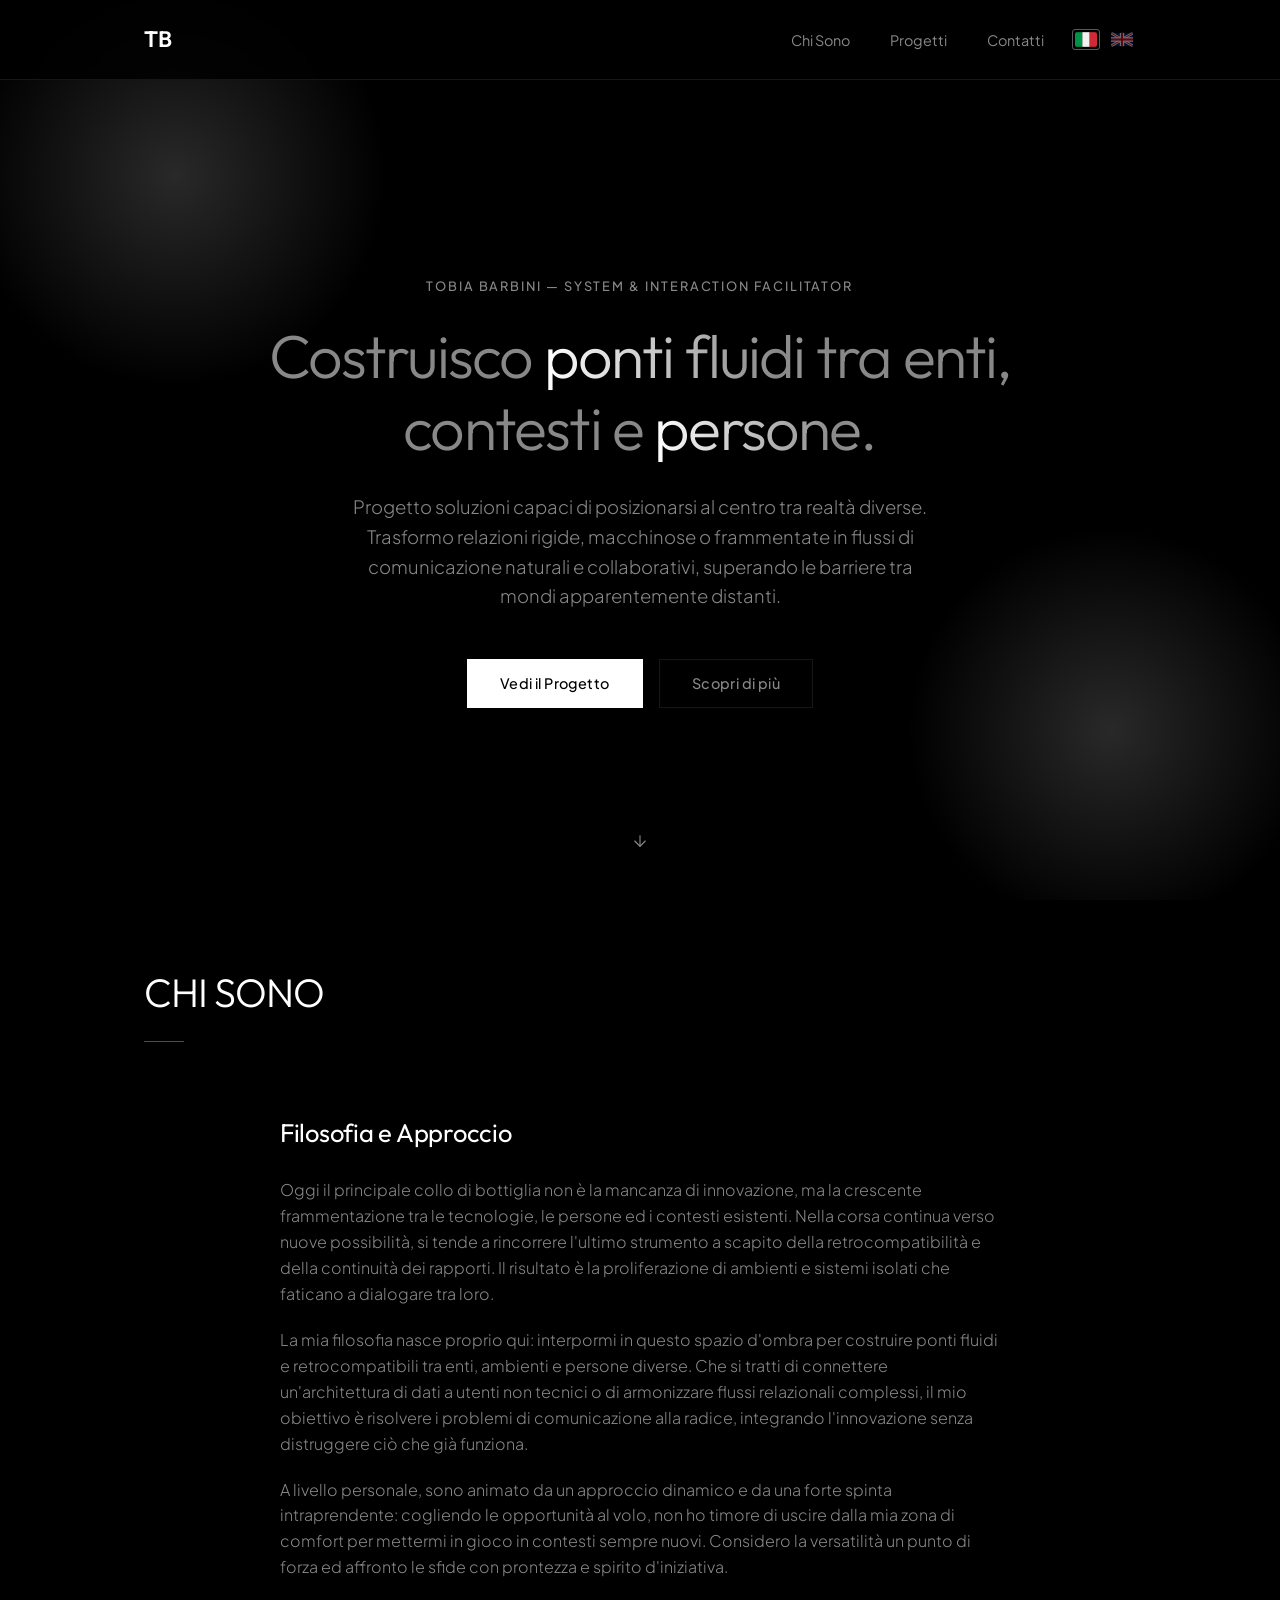
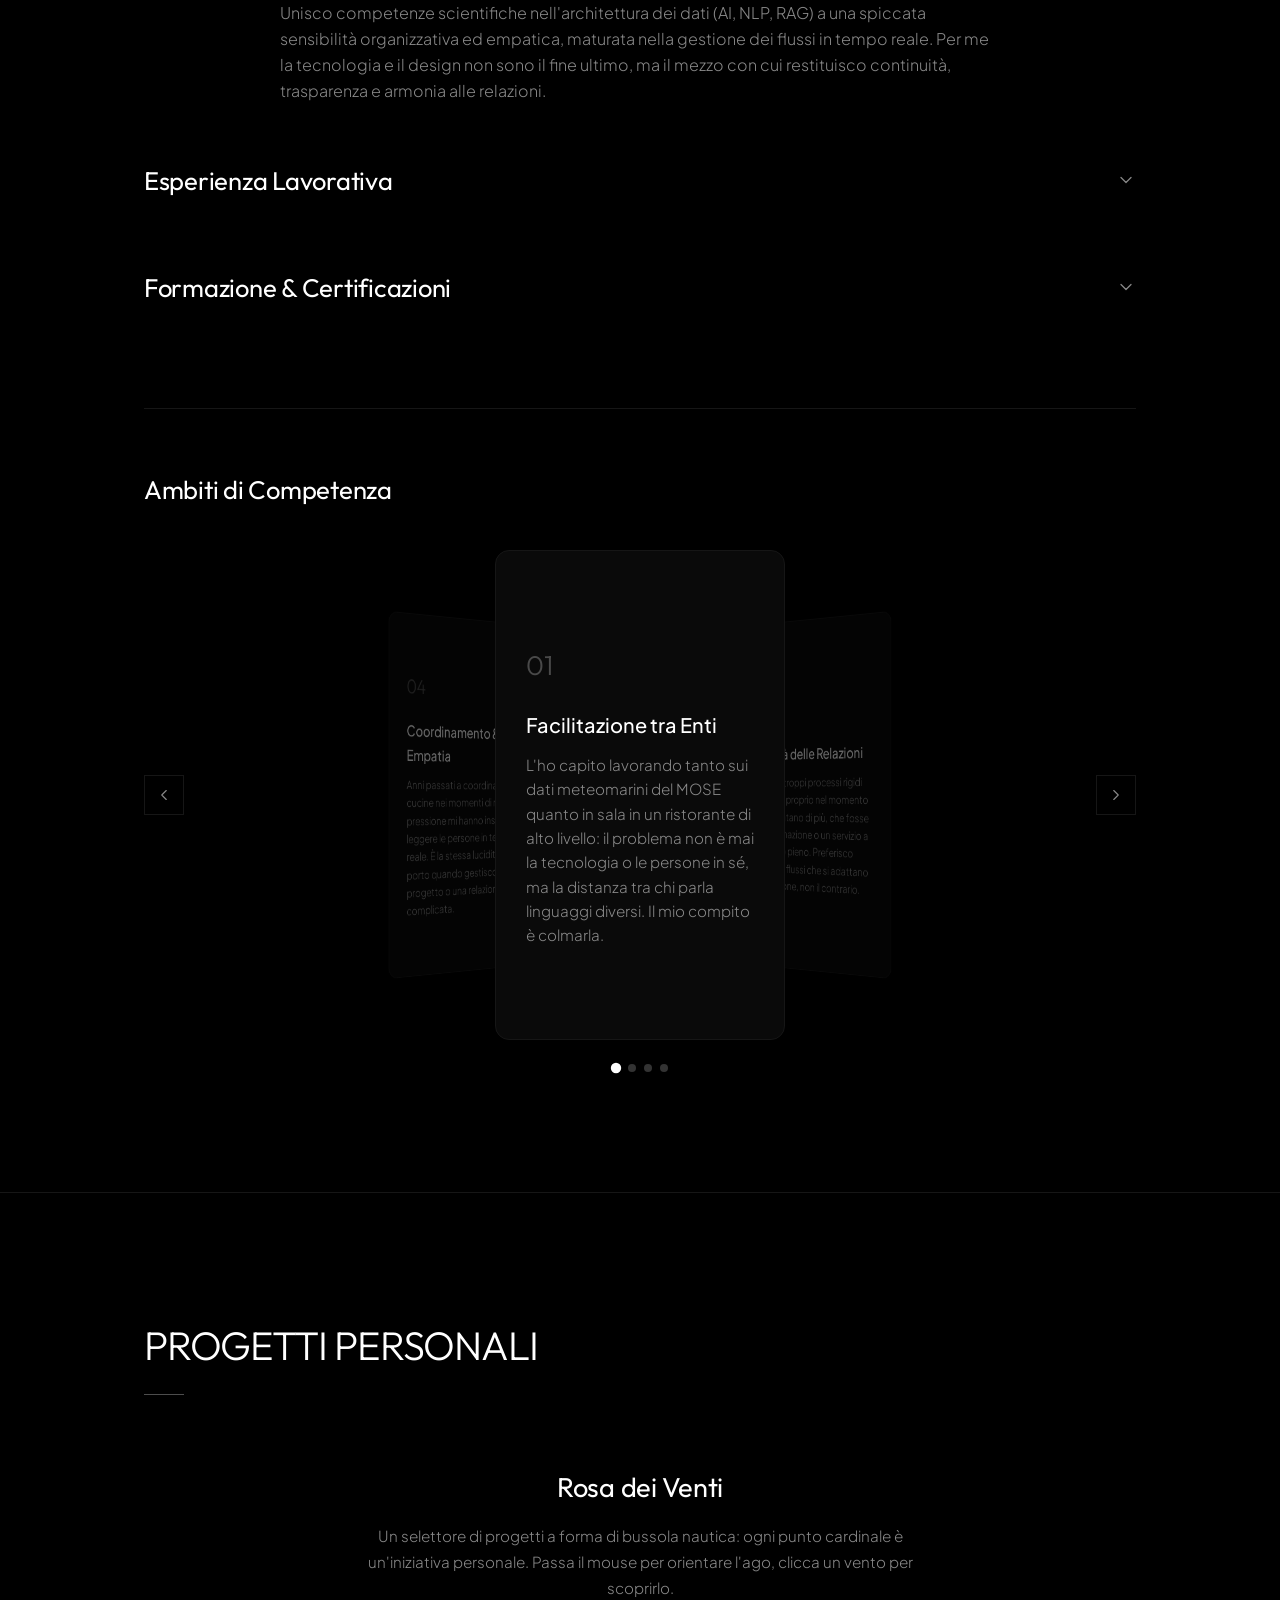
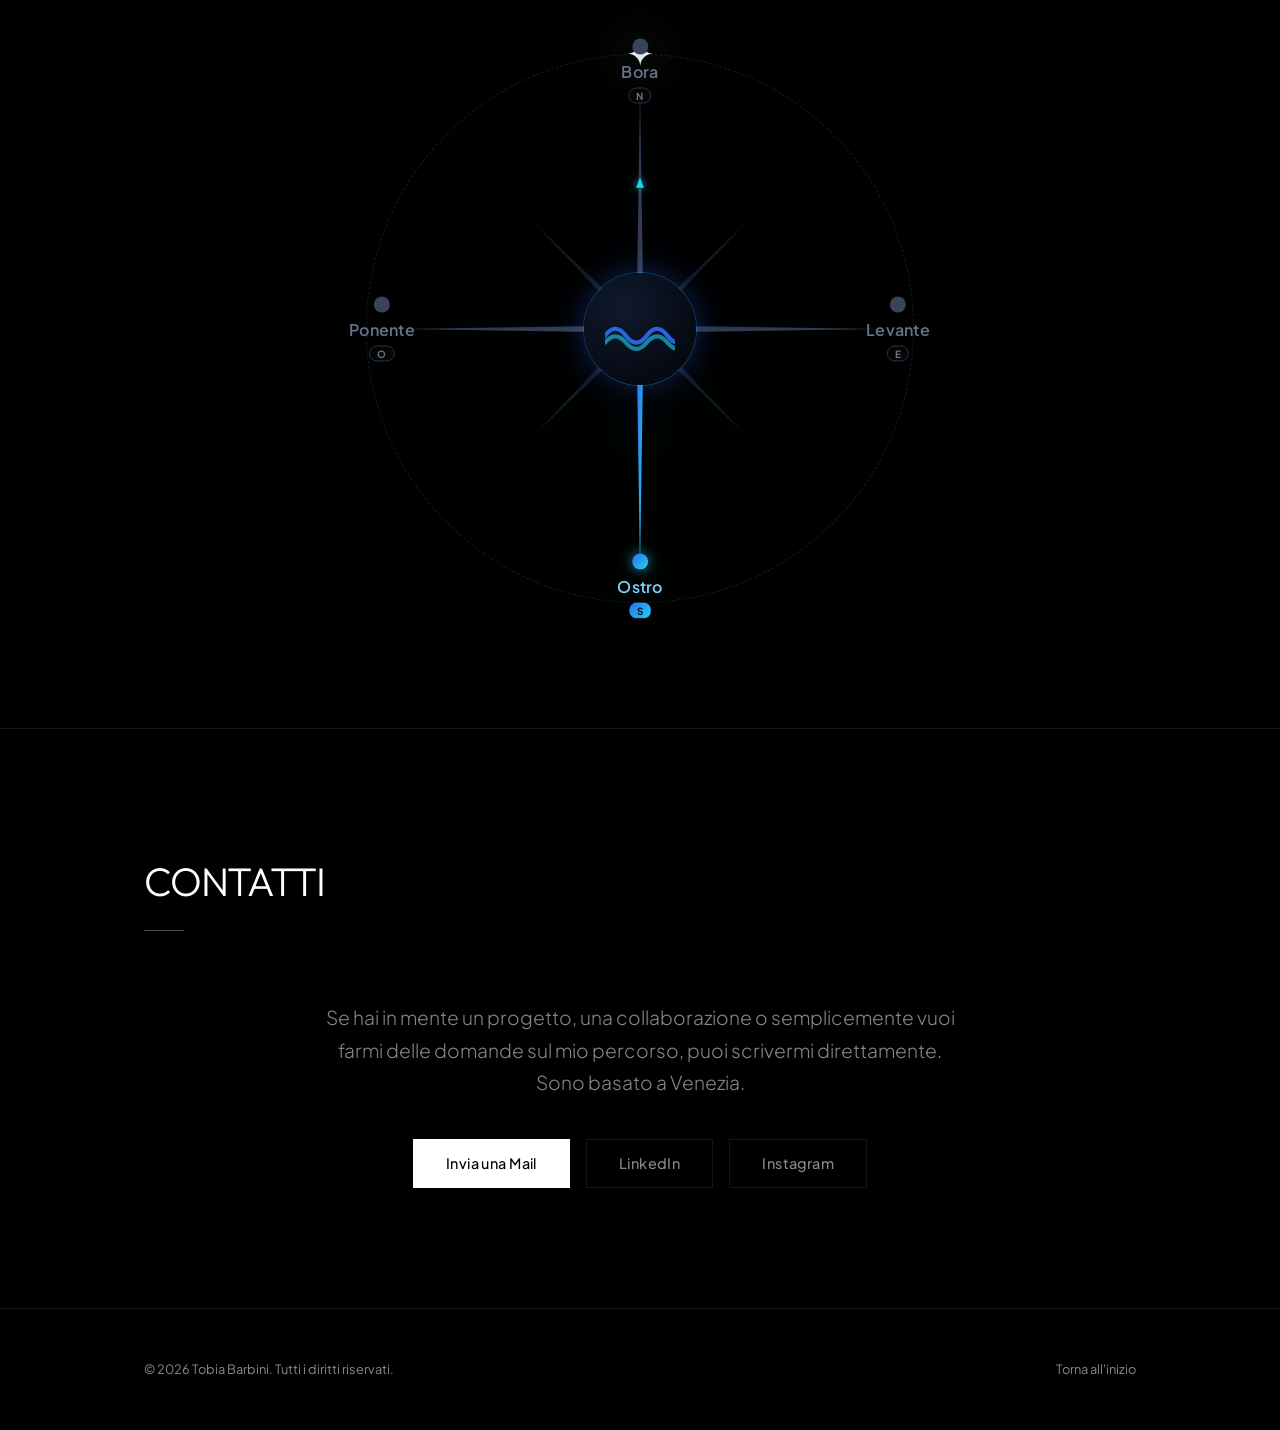
==== index.html @ 804dace0 "primo commit" ====
<!DOCTYPE html>
<html lang="it">
<head>
    <meta charset="UTF-8">
    <meta name="viewport" content="width=device-width, initial-scale=1.0">
    <title>Tobia Barbini | Facilitatore di Processi & Interazione</title>
    <meta name="description" content="Portfolio di Tobia Barbini. Creo soluzioni e mi inserisco tra enti, ambienti e persone diverse per risolvere problemi di relazione, rendendo la comunicazione fluida, naturale ed efficace.">
    <meta name="author" content="Tobia Barbini">
    
    <!-- Google Fonts: Outfit (Display) & Plus Jakarta Sans (Body) -->
    <link rel="preconnect" href="https://fonts.googleapis.com">
    <link rel="preconnect" href="https://fonts.gstatic.com" crossorigin>
    <link href="https://fonts.googleapis.com/css2?family=Outfit:wght@300;400;500;600;700&family=Plus+Jakarta+Sans:wght@300;400;500;600;700&display=swap" rel="stylesheet">
    
    <!-- Stylesheet -->
    <link rel="stylesheet" href="style.css">
</head>
<body>

    <!-- Scroll Progress Indicator -->
    <div class="scroll-progress" id="scroll-progress"></div>

    <!-- Preloader -->
    <div id="preloader" class="preloader">
        <div class="loader-content">
            <div class="loader-name">Tobia Barbini</div>
            <div class="loader-subtitle" data-i18n="loader.subtitle">Ricerca & Design</div>
            <div class="loader-bar-container">
                <div class="loader-bar"></div>
            </div>
        </div>
    </div>

    <!-- Header / Navigation -->
    <header class="header">
        <div class="container header-container">
            <a href="#" class="logo" id="nav-logo">
                TB
            </a>

            <div class="header-actions">
                <nav class="nav" id="nav-menu">
                    <ul class="nav-list">
                        <li><a href="#about" class="nav-link" data-i18n="nav.about">Chi Sono</a></li>
                        <li><a href="#projects" class="nav-link" data-i18n="nav.projects">Progetti</a></li>
                        <li><a href="#contact" class="nav-link" data-i18n="nav.contact">Contatti</a></li>
                    </ul>
                </nav>

                <div class="lang-switch" id="lang-switch">
                    <button class="lang-btn" data-lang="it" aria-label="Italiano" title="Italiano">
                        <svg viewBox="0 0 3 2" width="22" height="15" aria-hidden="true">
                            <rect width="1" height="2" x="0" fill="#009246"></rect>
                            <rect width="1" height="2" x="1" fill="#F1F2F1"></rect>
                            <rect width="1" height="2" x="2" fill="#CE2B37"></rect>
                        </svg>
                    </button>
                    <button class="lang-btn" data-lang="en" aria-label="English" title="English">
                        <svg viewBox="0 0 60 36" width="22" height="15" aria-hidden="true">
                            <rect width="60" height="36" fill="#012169"></rect>
                            <line x1="0" y1="0" x2="60" y2="36" stroke="#FFFFFF" stroke-width="7"></line>
                            <line x1="60" y1="0" x2="0" y2="36" stroke="#FFFFFF" stroke-width="7"></line>
                            <line x1="0" y1="0" x2="60" y2="36" stroke="#C8102E" stroke-width="3"></line>
                            <line x1="60" y1="0" x2="0" y2="36" stroke="#C8102E" stroke-width="3"></line>
                            <rect x="24" width="12" height="36" fill="#FFFFFF"></rect>
                            <rect y="12" width="60" height="12" fill="#FFFFFF"></rect>
                            <rect x="27" width="6" height="36" fill="#C8102E"></rect>
                            <rect y="15" width="60" height="6" fill="#C8102E"></rect>
                        </svg>
                    </button>
                </div>

                <button class="nav-toggle" aria-label="Apri menu" id="nav-toggle" data-i18n-aria="nav.openMenu">
                    <span class="hamburger"></span>
                </button>
            </div>
        </div>
    </header>

    <!-- Main Content -->
    <main>
        
        <!-- Hero Section -->
        <section class="hero-section" id="hero">
            <div class="hero-glow" id="hero-glow" aria-hidden="true"></div>
            <div class="hero-blob hero-blob-1" aria-hidden="true"></div>
            <div class="hero-blob hero-blob-2" aria-hidden="true"></div>
            <div class="container hero-container">
                <div class="hero-content">
                    <span class="hero-tagline reveal-item">Tobia Barbini &mdash; System & Interaction Facilitator</span>
                    <h1 class="hero-title reveal-item" data-i18n="hero.title">
                        Costruisco <span class="text-light">ponti fluidi</span> tra enti, contesti e <span class="text-light">persone</span>.
                    </h1>
                    <p class="hero-description reveal-item" data-i18n="hero.description">
                        Progetto soluzioni capaci di posizionarsi al centro tra realtà diverse. Trasformo relazioni rigide, macchinose o frammentate in flussi di comunicazione naturali e collaborativi, superando le barriere tra mondi apparentemente distanti.
                    </p>
                    <div class="hero-cta reveal-item">
                        <a href="#projects" class="btn btn-primary" data-i18n="hero.ctaPrimary">Vedi il Progetto</a>
                        <a href="#about" class="btn btn-secondary" data-i18n="hero.ctaSecondary">Scopri di più</a>
                    </div>
                </div>
            </div>

            <a href="#about" class="scroll-down-btn" aria-label="Scorri giù" data-i18n-aria="hero.scrollDown">
                <svg viewBox="0 0 24 24" fill="none" stroke="currentColor" stroke-width="1.5" stroke-linecap="round" stroke-linejoin="round">
                    <line x1="12" y1="5" x2="12" y2="19"></line>
                    <polyline points="19 12 12 19 5 12"></polyline>
                </svg>
            </a>
        </section>

        <!-- About Section -->
        <section class="about-section section" id="about">
            <div class="container">
                <div class="section-header">
                    <h2 class="section-title" data-i18n="about.sectionTitle">Chi Sono</h2>
                    <div class="section-divider"></div>
                </div>

                <div class="about-text reveal-item">
                    <h3 data-i18n="about.philosophyTitle">Filosofia e Approccio</h3>
                    <p data-i18n="about.p1">
                        Oggi il principale collo di bottiglia non è la mancanza di innovazione, ma la crescente frammentazione tra le tecnologie, le persone ed i contesti esistenti. Nella corsa continua verso nuove possibilità, si tende a rincorrere l'ultimo strumento a scapito della retrocompatibilità e della continuità dei rapporti. Il risultato è la proliferazione di ambienti e sistemi isolati che faticano a dialogare tra loro.
                    </p>
                    <p data-i18n="about.p2">
                        La mia filosofia nasce proprio qui: interpormi in questo spazio d'ombra per costruire ponti fluidi e retrocompatibili tra enti, ambienti e persone diverse. Che si tratti di connettere un'architettura di dati a utenti non tecnici o di armonizzare flussi relazionali complessi, il mio obiettivo è risolvere i problemi di comunicazione alla radice, integrando l'innovazione senza distruggere ciò che già funziona.
                    </p>
                    <p data-i18n="about.p3">
                        A livello personale, sono animato da un approccio dinamico e da una forte spinta intraprendente: cogliendo le opportunità al volo, non ho timore di uscire dalla mia zona di comfort per mettermi in gioco in contesti sempre nuovi. Considero la versatilità un punto di forza ed affronto le sfide con prontezza e spirito d'iniziativa.
                    </p>
                    <p data-i18n="about.p4">
                        Unisco competenze scientifiche nell'architettura dei dati (AI, NLP, RAG) a una spiccata sensibilità organizzativa ed empatica, maturata nella gestione dei flussi in tempo reale. Per me la tecnologia e il design non sono il fine ultimo, ma il mezzo con cui restituisco continuità, trasparenza e armonia alle relazioni.
                    </p>
                </div>

                <!-- Esperienza, Formazione (con Lingue Parlate annidate) -->
                <div class="experience-panel">

                        <!-- Esperienza Sezione -->
                        <div class="journey-section">
                            <h3>
                                <button class="journey-toggle" type="button" aria-expanded="false">
                                    <span data-i18n="journey.experienceTitle">Esperienza Lavorativa</span>
                                    <svg class="journey-toggle-icon" viewBox="0 0 24 24" fill="none" stroke="currentColor" stroke-width="1.5" stroke-linecap="round" stroke-linejoin="round" aria-hidden="true">
                                        <polyline points="6 9 12 15 18 9"></polyline>
                                    </svg>
                                </button>
                            </h3>
                            <div class="journey-collapse">
                            <div class="journey-collapse-inner">
                            <div class="journey-list">
                                <!-- Journey Item 1 -->
                                <div class="journey-item reveal-item">
                                    <div class="journey-year">2026</div>
                                    <div class="journey-details">
                                        <h4 data-i18n="journey.item1.title">Sviluppatore Python</h4>
                                        <p class="journey-org">Comune di Venezia - Centro Previsioni Maree</p>
                                        <p class="journey-desc" data-i18n="journey.item1.desc">Estrazione in tempo reale di dati meteomarini acquisiti da stazioni lagunari per modelli di previsione statistici della marea, considerando le interferenze del sistema MOSE. Gestione e segnalazione allerte meteo lungo la costa regionale.</p>
                                    </div>
                                </div>

                                <!-- Journey Item 2 -->
                                <div class="journey-item reveal-item">
                                    <div class="journey-year">2024 - 2025</div>
                                    <div class="journey-details">
                                        <h4>Chef de Rang / Commis de Rang</h4>
                                        <p class="journey-org">Strazzaria (Venezia) & Paradiso / Badrutt's Palace (St. Moritz, CH)</p>
                                        <p class="journey-desc" data-i18n="journey.item2.desc">Gestione della sala, coordinamento dei runner e del flusso piatti dalla cucina (gestione del pass) in contesti ad alto profilo. Formazione del personale e cura dettagliata del servizio clienti.</p>
                                    </div>
                                </div>

                                <!-- Journey Item 3 -->
                                <div class="journey-item reveal-item">
                                    <div class="journey-year">2024</div>
                                    <div class="journey-details">
                                        <h4>IT Internship (AI & NLP)</h4>
                                        <p class="journey-org">Zucchetti S.p.A. - Padova</p>
                                        <p class="journey-desc" data-i18n="journey.item3.desc">Ricerca e sperimentazione su modelli di embedding per la ricerca semantica, analisi comparativa di modelli e studio di tecniche avanzate di Natural Language Processing (NLP).</p>
                                    </div>
                                </div>

                                <!-- Journey Item 4 -->
                                <div class="journey-item reveal-item">
                                    <div class="journey-year">2022</div>
                                    <div class="journey-details">
                                        <h4>Frontend Developer</h4>
                                        <p class="journey-org">Cocai Express - Venezia</p>
                                        <p class="journey-desc" data-i18n="journey.item4.desc">Sviluppo in React Native per l'applicazione mobile di delivery (gestione flussi clienti e corrieri), curando la manutenzione del codice e l'ottimizzazione dell'esperienza utente.</p>
                                    </div>
                                </div>

                                <!-- Journey Item 5 -->
                                <div class="journey-item reveal-item">
                                    <div class="journey-year">2021 - 2024</div>
                                    <div class="journey-details">
                                        <h4 data-i18n="journey.item5.title">Cameriere / Barista</h4>
                                        <p class="journey-org">Rosa Salva, Enoteca al Volto, Osteria Marcianino - Venezia</p>
                                        <p class="journey-desc" data-i18n="journey.item5.desc">Servizio autonomo e gestione di eventi formali e di alto profilo nel centro storico di Venezia. Collaborazione alla logistica e gestione delle materie prime.</p>
                                    </div>
                                </div>
                            </div>
                            </div>
                            </div>
                        </div>

                        <!-- Formazione Sezione -->
                        <div class="journey-section">
                            <h3>
                                <button class="journey-toggle" type="button" aria-expanded="false">
                                    <span data-i18n="journey.educationTitle">Formazione & Certificazioni</span>
                                    <svg class="journey-toggle-icon" viewBox="0 0 24 24" fill="none" stroke="currentColor" stroke-width="1.5" stroke-linecap="round" stroke-linejoin="round" aria-hidden="true">
                                        <polyline points="6 9 12 15 18 9"></polyline>
                                    </svg>
                                </button>
                            </h3>
                            <div class="journey-collapse">
                            <div class="journey-collapse-inner">
                            <div class="journey-list">
                                <!-- Journey Item 6 -->
                                <div class="journey-item reveal-item">
                                    <div class="journey-year">2025</div>
                                    <div class="journey-details">
                                        <h4 data-i18n="journey.item6.title">Laurea Triennale in Informatica</h4>
                                        <p class="journey-org">Università Ca' Foscari di Venezia</p>
                                        <p class="journey-desc" data-i18n="journey.item6.desc">Percorso focalizzato su intelligenza artificiale, architettura dei dati ed interazione. Tesi di laurea sperimentale sulla comparazione e analisi di diversi modelli di embedding in un contesto di similarità semantica.</p>
                                    </div>
                                </div>

                                <!-- Journey Item 7 -->
                                <div class="journey-item reveal-item">
                                    <div class="journey-year">2020</div>
                                    <div class="journey-details">
                                        <h4 data-i18n="journey.item7.title">Diploma ESABAC Italo-Francese</h4>
                                        <p class="journey-org">Liceo Linguistico N. Tommaseo - Venezia</p>
                                        <p class="journey-desc" data-i18n="journey.item7.desc">Diploma binazionale che certifica una formazione linguistica e letteraria approfondita in italiano e francese.</p>
                                    </div>
                                </div>

                                <!-- Journey Item 8 (Certifications) -->
                                <div class="journey-item reveal-item">
                                    <div class="journey-year" data-i18n="journey.item8.year">Certificazioni</div>
                                    <div class="journey-details">
                                        <h4 data-i18n="journey.item8.title">Certificazioni di Competenze</h4>
                                        <p class="journey-org">Inglese B2 / ECDL</p>
                                        <p class="journey-desc" data-i18n="journey.item8.desc">Certificazione della competenza linguistica in lingua inglese e Patente Europea del Computer (European Computer Driving Licence).</p>
                                    </div>
                                </div>
                            </div>

                            <!-- Lingue Parlate: nested inside Formazione & Certificazioni -->
                            <div class="journey-languages">
                                <h4 data-i18n="journey.languagesTitle">Lingue Parlate</h4>
                                <div class="languages-list">
                                    <span class="lang-tag reveal-item" data-i18n="journey.langIt">Italiano (Madrelingua)</span>
                                    <span class="lang-tag reveal-item" data-i18n="journey.langEn">Inglese (C1)</span>
                                    <span class="lang-tag reveal-item" data-i18n="journey.langFr">Francese (B1)</span>
                                    <span class="lang-tag reveal-item" data-i18n="journey.langEs">Spagnolo (A2)</span>
                                    <span class="lang-tag reveal-item" data-i18n="journey.langDe">Tedesco (A2)</span>
                                </div>
                            </div>
                            </div>
                            </div>
                        </div>

                </div>

                <!-- Focus Areas: one card visible at a time, swapped via a sliding
                     transition instead of a static grid. -->
                <div class="focus-section">
                    <h3 class="focus-title reveal-item" data-i18n="focus.sectionTitle">Ambiti di Competenza</h3>
                    <div class="focus-carousel reveal-item">
                        <button class="focus-nav focus-nav-prev" type="button" id="focus-prev" aria-label="Precedente" data-i18n-aria="focus.prev">
                            <svg viewBox="0 0 24 24" fill="none" stroke="currentColor" stroke-width="1.5" stroke-linecap="round" stroke-linejoin="round" aria-hidden="true">
                                <polyline points="15 18 9 12 15 6"></polyline>
                            </svg>
                        </button>

                        <div class="focus-viewport">
                            <div class="focus-track" id="focus-track">
                                <div class="focus-card focus-card--front">
                                    <div class="focus-num">01</div>
                                    <h4 data-i18n="focus.card1.title">Facilitazione tra Enti</h4>
                                    <p data-i18n="focus.card1.desc">L'ho capito lavorando tanto sui dati meteomarini del MOSE quanto in sala in un ristorante di alto livello: il problema non è mai la tecnologia o le persone in sé, ma la distanza tra chi parla linguaggi diversi. Il mio compito è colmarla.</p>
                                </div>

                                <div class="focus-card focus-card--right">
                                    <div class="focus-num">02</div>
                                    <h4 data-i18n="focus.card2.title">Fluidità delle Relazioni</h4>
                                    <p data-i18n="focus.card2.desc">Ho visto troppi processi rigidi rompersi proprio nel momento in cui contano di più, che fosse un'automazione o un servizio a un tavolo pieno. Preferisco costruire flussi che si adattano alle persone, non il contrario.</p>
                                </div>

                                <div class="focus-card focus-card--back">
                                    <div class="focus-num">03</div>
                                    <h4 data-i18n="focus.card3.title">Abbattimento Barriere</h4>
                                    <p data-i18n="focus.card3.desc">Un modello che non capisce una domanda, un dato che non dialoga con un altro sistema, un cliente che non si sente ascoltato: per me sono la stessa incomunicabilità travestita diversamente. La affronto ovunque la trovi.</p>
                                </div>

                                <div class="focus-card focus-card--left">
                                    <div class="focus-num">04</div>
                                    <h4 data-i18n="focus.card4.title">Coordinamento & Empatia</h4>
                                    <p data-i18n="focus.card4.desc">Anni passati a coordinare sale e cucine nei momenti di massima pressione mi hanno insegnato a leggere le persone in tempo reale. È la stessa lucidità che porto quando gestisco un progetto o una relazione complicata.</p>
                                </div>
                            </div>
                        </div>

                        <button class="focus-nav focus-nav-next" type="button" id="focus-next" aria-label="Successivo" data-i18n-aria="focus.next">
                            <svg viewBox="0 0 24 24" fill="none" stroke="currentColor" stroke-width="1.5" stroke-linecap="round" stroke-linejoin="round" aria-hidden="true">
                                <polyline points="9 18 15 12 9 6"></polyline>
                            </svg>
                        </button>
                    </div>

                    <div class="focus-dots" id="focus-dots">
                        <button class="focus-dot active" type="button" aria-label="1"></button>
                        <button class="focus-dot" type="button" aria-label="2"></button>
                        <button class="focus-dot" type="button" aria-label="3"></button>
                        <button class="focus-dot" type="button" aria-label="4"></button>
                    </div>
                </div>

            </div>
        </section>

        <!-- Projects Section -->
        <section class="projects-section section" id="projects">
            <div class="container">
                <div class="section-header">
                    <h2 class="section-title" data-i18n="projects.sectionTitle">Progetti Personali</h2>
                    <div class="section-divider"></div>
                </div>

                <!-- Single Featured Project Showcase: an interactive "rosa dei venti"
                     (wind rose) — each cardinal point is a project slot. Only Ostro
                     is active for now; clicking it opens a short info banner, which
                     for Ostro also links to the full specs modal below (see
                     script.js, section 5 & 5b). -->
                <div class="featured-project reveal-item">
                    <h3 class="windrose-name" data-i18n="projects.windroseName">Rosa dei Venti</h3>
                    <p class="windrose-desc" data-i18n="projects.windroseDesc">
                        Un selettore di progetti a forma di bussola nautica: ogni punto cardinale è un'iniziativa personale. Passa il mouse per orientare l'ago, clicca un vento per scoprirlo.
                    </p>
                    <div class="owr-wrapper" id="owr-root">
                        <div class="owr-frame-ring"></div>
                        <svg class="owr-star-svg" id="owr-star" viewBox="0 0 100 100"></svg>

                        <div class="owr-needle" id="owr-needle"></div>

                        <div class="owr-core" aria-hidden="true">
                            <svg viewBox="0 0 100 60">
                                <path class="owr-wave owr-wave--1" d="M0,40 Q15,20 30,40 T60,40 T90,40 T120,40"/>
                                <path class="owr-wave owr-wave--2" d="M0,44 Q15,26 30,44 T60,44 T90,44 T120,44"/>
                            </svg>
                        </div>

                        <!-- i punti cardinali vengono generati da JS a partire da OWR_WINDS -->

                        <!-- Wind info banner: floats next to whichever point was
                             clicked, positioned by JS (see buildWindRose) -->
                        <div class="owr-info-banner" id="owr-info-banner">
                            <button class="owr-info-close" id="owr-info-close" aria-label="Chiudi" data-i18n-aria="windrose.closeBanner">
                                <svg viewBox="0 0 24 24" fill="none" stroke="currentColor" stroke-width="1.5" stroke-linecap="round" stroke-linejoin="round">
                                    <line x1="18" y1="6" x2="6" y2="18"></line>
                                    <line x1="6" y1="6" x2="18" y2="18"></line>
                                </svg>
                            </button>
                            <span class="owr-info-badge" id="owr-info-badge"></span>
                            <h4 class="owr-info-title" id="owr-info-title"></h4>
                            <p class="owr-info-desc" id="owr-info-desc"></p>
                            <p class="owr-info-note" id="owr-info-note"></p>
                            <button class="btn btn-primary owr-info-cta" id="owr-info-cta"></button>
                        </div>
                    </div>
                </div>
            </div>
        </section>

        <!-- Contact Section -->
        <section class="contact-section section" id="contact">
            <div class="container">
                <div class="section-header">
                    <h2 class="section-title" data-i18n="contact.sectionTitle">Contatti</h2>
                    <div class="section-divider"></div>
                </div>

                <div class="contact-simple reveal-item">
                    <p class="contact-lead" data-i18n="contact.lead">
                        Se hai in mente un progetto, una collaborazione o semplicemente vuoi farmi delle domande sul mio percorso, puoi scrivermi direttamente. Sono basato a Venezia.
                    </p>
                    <div class="contact-buttons">
                        <a href="mailto:tobia.barbini@gmail.com" class="btn btn-primary" data-i18n="contact.emailBtn">Invia una Mail</a>
                        <a href="https://www.linkedin.com/in/tobia-barbini-51a0702b9" target="_blank" rel="noopener noreferrer" class="btn btn-secondary">LinkedIn</a>
                        <a href="https://instagram.com/tobiabarbini" target="_blank" rel="noopener noreferrer" class="btn btn-secondary">Instagram</a>
                    </div>
                </div>
            </div>
        </section>

    </main>

    <!-- Footer -->
    <footer class="footer">
        <div class="container footer-container">
            <p class="copyright">&copy; <span id="year">2026</span> Tobia Barbini. <span data-i18n="footer.rights">Tutti i diritti riservati.</span></p>
            <div class="footer-links">
                <a href="#hero" data-i18n="footer.backToTop">Torna all'inizio</a>
            </div>
        </div>
    </footer>

    <!-- Project Details Modal -->
    <div id="project-modal" class="modal" aria-hidden="true" role="dialog">
        <div class="modal-overlay" id="modal-overlay"></div>
        <div class="modal-wrapper">
            <div class="modal-container">
                <button class="modal-close" aria-label="Chiudi" id="modal-close" data-i18n-aria="modal.close">
                    <svg viewBox="0 0 24 24" fill="none" stroke="currentColor" stroke-width="1.5" stroke-linecap="round" stroke-linejoin="round">
                        <line x1="18" y1="6" x2="6" y2="18"></line>
                        <line x1="6" y1="6" x2="18" y2="18"></line>
                    </svg>
                </button>
                <div class="modal-content" id="modal-content-details">
                    <!-- Dynamic Content -->
                </div>
            </div>
        </div>
    </div>

    <!-- Screenshot Lightbox: opens a demo screenshot at full screen -->
    <div id="image-lightbox" class="lightbox" aria-hidden="true">
        <div class="lightbox-overlay" id="lightbox-overlay"></div>
        <button class="lightbox-close" id="lightbox-close" aria-label="Chiudi" data-i18n-aria="modal.close">
            <svg viewBox="0 0 24 24" fill="none" stroke="currentColor" stroke-width="1.5" stroke-linecap="round" stroke-linejoin="round">
                <line x1="18" y1="6" x2="6" y2="18"></line>
                <line x1="6" y1="6" x2="18" y2="18"></line>
            </svg>
        </button>
        <img class="lightbox-img" id="lightbox-img" src="" alt="">
    </div>

    <!-- Script -->
    <script src="script.js"></script>
</body>
</html>
---- style.css ----
/* --- Reset & Variables --- */
:root {
    --color-bg: #000000;
    --color-bg-rgb: 0, 0, 0;
    --color-surface: #0a0a0a;
    --color-surface-hover: #121212;
    --color-border: #161616;
    --color-border-hover: #333333;
    
    /* Monochrome Palette (Absolutely no vibrant colors) */
    --color-text: #ffffff;
    --color-text-muted: #888888;
    --color-text-light: #cccccc;
    --color-accent: #ffffff;
    
    --font-sans: 'Plus Jakarta Sans', sans-serif;
    --font-display: 'Outfit', sans-serif;
    
    --transition-smooth: all 0.7s cubic-bezier(0.16, 1, 0.3, 1);
    --transition-fast: all 0.35s cubic-bezier(0.16, 1, 0.3, 1);
    
    --max-width: 1040px;
    --header-height: 80px;

    /* Card-style boxes (focus cards, spec cards, modal, wind banner, demo
       screenshots) share these so the whole site softens consistently. */
    --radius-md: 14px;
    --radius-sm: 8px;
}

*, *::before, *::after {
    box-sizing: border-box;
    margin: 0;
    padding: 0;
}

html {
    scroll-behavior: smooth;
    scroll-padding-top: var(--header-height);
}

body {
    background-color: var(--color-bg);
    color: var(--color-text);
    font-family: var(--font-sans);
    line-height: 1.62;
    overflow-x: hidden;
    -webkit-font-smoothing: antialiased;
}

/* Custom Selection */
::selection {
    background-color: rgba(255, 255, 255, 0.15);
    color: var(--color-text);
}

/* Scrollbar */
::-webkit-scrollbar {
    width: 6px;
}
::-webkit-scrollbar-track {
    background: var(--color-bg);
}
::-webkit-scrollbar-thumb {
    background: #1c1c1c;
    border-radius: 0;
}
::-webkit-scrollbar-thumb:hover {
    background: #2a2a2a;
}

a {
    color: inherit;
    text-decoration: none;
}

ul {
    list-style: none;
}

img {
    max-width: 100%;
    height: auto;
    display: block;
}

button, input, textarea {
    font-family: inherit;
    background: none;
    border: none;
    outline: none;
    color: inherit;
}

/* --- Layout Utilities --- */
.container {
    width: 100%;
    max-width: var(--max-width);
    margin: 0 auto;
    padding: 0 24px;
}

.section {
    padding: 120px 0;
    position: relative;
    border-bottom: 1px solid var(--color-border);
}

/* The hero is already a full 100vh block on its own, so stacking the
   standard 120px section padding on top of that left a lot of empty black
   space before "Chi Sono" appeared. Tightened for this one transition only. */
.about-section {
    padding-top: 60px;
}

.section:last-of-type {
    border-bottom: none;
}

.section-header {
    margin-bottom: 70px;
}

.section-title {
    font-family: var(--font-display);
    font-size: 2.5rem;
    font-weight: 300;
    letter-spacing: -0.03em;
    color: var(--color-text);
    margin-bottom: 16px;
    text-transform: uppercase;
}

.section-divider {
    width: 40px;
    height: 1px;
    background: var(--color-text);
    opacity: 0.3;
}

/* --- Scroll Progress Bar --- */
/* transform: scaleX is compositor-only (no layout/paint), so this tracks
   scroll perfectly smoothly even on long, content-heavy pages. */
.scroll-progress {
    position: fixed;
    top: 0;
    left: 0;
    height: 2px;
    width: 100%;
    background: linear-gradient(90deg, rgba(255, 255, 255, 0.35), #ffffff);
    z-index: 1100;
    pointer-events: none;
    transform: scaleX(0);
    transform-origin: left;
    will-change: transform;
}

/* --- Preloader --- */
.preloader {
    position: fixed;
    top: 0;
    left: 0;
    width: 100%;
    height: 100%;
    background-color: var(--color-bg);
    z-index: 9999;
    display: flex;
    justify-content: center;
    align-items: center;
    transition: opacity 0.8s cubic-bezier(0.16, 1, 0.3, 1), visibility 0.8s;
}

.preloader.fade-out {
    opacity: 0;
    visibility: hidden;
}

.loader-content {
    text-align: center;
    animation: loaderIn 0.9s cubic-bezier(0.16, 1, 0.3, 1);
}

@keyframes loaderIn {
    from { opacity: 0; transform: translateY(12px); }
    to { opacity: 1; transform: translateY(0); }
}

.loader-name {
    font-family: var(--font-display);
    font-size: 1.8rem;
    font-weight: 500;
    letter-spacing: 0.05em;
    text-transform: uppercase;
    color: var(--color-text);
    margin-bottom: 6px;
}

.loader-subtitle {
    font-family: var(--font-sans);
    font-size: 0.8rem;
    font-weight: 400;
    letter-spacing: 0.2em;
    text-transform: uppercase;
    color: var(--color-text-muted);
    margin-bottom: 24px;
}

.loader-bar-container {
    width: 120px;
    height: 1px;
    background-color: rgba(255, 255, 255, 0.08);
    margin: 0 auto;
    overflow: hidden;
    position: relative;
}

.loader-bar {
    width: 0%;
    height: 100%;
    background-color: var(--color-text);
    animation: loading 1.2s cubic-bezier(0.16, 1, 0.3, 1) forwards;
}

@keyframes loading {
    0% { width: 0%; }
    100% { width: 100%; }
}

/* --- Buttons --- */
.btn {
    display: inline-flex;
    align-items: center;
    justify-content: center;
    padding: 12px 32px;
    font-family: var(--font-sans);
    font-weight: 500;
    font-size: 0.9rem;
    cursor: pointer;
    transition: background-color 0.35s cubic-bezier(0.16, 1, 0.3, 1),
                color 0.35s cubic-bezier(0.16, 1, 0.3, 1),
                border-color 0.35s cubic-bezier(0.16, 1, 0.3, 1),
                box-shadow 0.35s cubic-bezier(0.16, 1, 0.3, 1),
                transform 0.25s cubic-bezier(0.16, 1, 0.3, 1);
    letter-spacing: 0.03em;
}

.btn:active {
    transform: scale(0.96) !important;
}

.btn-primary {
    background-color: var(--color-text);
    color: var(--color-bg);
    border: 1px solid var(--color-text);
}

.btn-primary:hover {
    background-color: transparent;
    color: var(--color-text);
    box-shadow: 0 10px 30px rgba(255, 255, 255, 0.1);
}

.btn-secondary {
    background-color: transparent;
    color: var(--color-text-muted);
    border: 1px solid var(--color-border);
}

.btn-secondary:hover {
    color: var(--color-text);
    border-color: var(--color-border-hover);
}

/* --- Header / Navigation --- */
.header {
    position: fixed;
    top: 0;
    left: 0;
    width: 100%;
    height: var(--header-height);
    background-color: rgba(0, 0, 0, 0.85);
    border-bottom: 1px solid var(--color-border);
    backdrop-filter: blur(12px);
    -webkit-backdrop-filter: blur(12px);
    z-index: 100;
    transition: var(--transition-smooth);
}

.header.header-scrolled {
    height: 60px;
    background-color: rgba(0, 0, 0, 0.95);
    border-bottom-color: rgba(255, 255, 255, 0.04);
}

.header-container {
    display: flex;
    justify-content: space-between;
    align-items: center;
    height: 100%;
}

.logo {
    font-family: var(--font-display);
    font-size: 1.4rem;
    font-weight: 600;
    letter-spacing: -0.01em;
    text-transform: uppercase;
    display: inline-block;
    transition: var(--transition-fast);
}

.logo:hover {
    transform: rotate(-6deg) scale(1.05);
    color: var(--color-text-muted);
}

.header-actions {
    display: flex;
    align-items: center;
    gap: 28px;
}

.lang-switch {
    display: flex;
    align-items: center;
    gap: 8px;
}

.lang-btn {
    display: inline-flex;
    padding: 2px;
    line-height: 0;
    border: 1px solid transparent;
    border-radius: 3px;
    cursor: pointer;
    opacity: 0.45;
    transition: var(--transition-fast);
}

.lang-btn svg {
    display: block;
    border-radius: 2px;
}

.lang-btn:hover {
    opacity: 0.8;
    transform: translateY(-1px);
}

.lang-btn.active {
    opacity: 1;
    border-color: rgba(255, 255, 255, 0.35);
}

.nav-toggle {
    display: none;
    cursor: pointer;
    z-index: 110;
}

.hamburger {
    display: block;
    width: 20px;
    height: 1px;
    background-color: var(--color-text);
    position: relative;
    transition: var(--transition-fast);
}

.hamburger::before, .hamburger::after {
    content: '';
    position: absolute;
    width: 100%;
    height: 100%;
    background-color: var(--color-text);
    transition: var(--transition-fast);
}

.hamburger::before { top: -5px; }
.hamburger::after { top: 5px; }

.nav-toggle.active .hamburger {
    background-color: transparent;
}
.nav-toggle.active .hamburger::before {
    transform: rotate(45deg);
    top: 0;
}
.nav-toggle.active .hamburger::after {
    transform: rotate(-45deg);
    top: 0;
}

.nav-list {
    display: flex;
    gap: 40px;
}

.nav-link {
    position: relative;
    font-family: var(--font-sans);
    font-weight: 400;
    font-size: 0.9rem;
    color: var(--color-text-muted);
    transition: var(--transition-fast);
    padding: 6px 0;
}

.nav-link::after {
    content: '';
    position: absolute;
    left: 0;
    bottom: 0;
    width: 100%;
    height: 1px;
    background-color: var(--color-text);
    transform: scaleX(0);
    transform-origin: right;
    transition: transform 0.4s cubic-bezier(0.16, 1, 0.3, 1);
}

.nav-link:hover {
    color: var(--color-text);
}

.nav-link:hover::after,
.nav-link.active-link::after {
    transform: scaleX(1);
    transform-origin: left;
}

.nav-link.active-link {
    color: var(--color-text);
}

/* --- Hero Section --- */
.hero-section {
    min-height: 100vh;
    display: flex;
    align-items: center;
    position: relative;
    padding-top: var(--header-height);
    overflow: hidden;
}

/* A fixed-size, pre-rendered glow that we move with transform (translate3d)
   instead of recalculating a gradient's center every mousemove — the former
   repaints the whole background each frame, the latter is compositor-only
   and stays smooth no matter how fast the cursor moves. */
.hero-glow {
    position: absolute;
    top: 0;
    left: 0;
    width: 600px;
    height: 600px;
    margin-left: -300px;
    margin-top: -300px;
    z-index: 0;
    pointer-events: none;
    border-radius: 50%;
    background: radial-gradient(circle, rgba(255, 255, 255, 0.08), transparent 65%);
    opacity: 0;
    transform: translate3d(50vw, 260px, 0);
    transition: opacity 0.4s ease;
    will-change: transform;
}

.hero-section:hover .hero-glow {
    opacity: 1;
}

/* filter: blur() visually bleeds well past the element's own box, by an
   amount that's hard to predict — so however this box was positioned
   against .hero-section's overflow:hidden, the clip line kept landing
   somewhere inside that still-bright bleed and showing a hard seam.
   A radial-gradient sidesteps the problem entirely: it reaches true,
   mathematical transparent() at 65% of the box's own radius. For that to
   actually clear the section edge, the distance from the gradient's center
   to that edge must stay above 65% of the radius — i.e. (radius - overhang)
   / radius >= 0.65, so overhang <= 0.35 * radius (kept comfortably under
   that here, 0.35 * radius). The floating animation below also drifts the
   box a little further out at its peak, which is small enough to stay
   inside that margin too. */
.hero-blob {
    position: absolute;
    z-index: 0;
    border-radius: 50%;
    background: radial-gradient(circle, rgba(255, 255, 255, 0.16), transparent 65%);
    pointer-events: none;
    animation: blobFloat 20s ease-in-out infinite;
}

.hero-blob-1 {
    width: 460px;
    height: 460px;
    top: -55px;
    left: -55px;
}

.hero-blob-2 {
    width: 440px;
    height: 440px;
    bottom: -50px;
    right: -50px;
    animation-delay: -10s;
}

@keyframes blobFloat {
    0%, 100% { transform: translate(0, 0) scale(1); }
    /* Kept small on purpose: this drift adds directly to whichever overhang
       is already closest to the safety margin above (top for blob-1, right
       for blob-2), so a bigger drift would need an even bigger circle to
       stay safely inside it. Scale doesn't have this problem — it grows the
       radius and the transparent-stop distance by the same factor, so the
       ratio between them (and therefore the safety margin) stays constant. */
    50% { transform: translate(14px, -12px) scale(1.12); }
}

.hero-content {
    position: relative;
    z-index: 1;
    max-width: 800px;
    margin: 0 auto;
    text-align: center;
}

.hero-tagline {
    display: inline-block;
    font-size: 0.8rem;
    font-weight: 500;
    letter-spacing: 0.15em;
    text-transform: uppercase;
    color: var(--color-text-muted);
    margin-bottom: 24px;
}

.hero-title {
    font-family: var(--font-display);
    font-size: 3.8rem;
    font-weight: 300;
    line-height: 1.18;
    letter-spacing: -0.03em;
    margin-bottom: 28px;
    color: var(--color-text-muted);
}

.hero-title .text-light {
    background: linear-gradient(90deg, #ffffff 0%, #888888 45%, #ffffff 100%);
    background-size: 200% auto;
    background-clip: text;
    -webkit-background-clip: text;
    -webkit-text-fill-color: transparent;
    color: var(--color-text);
    animation: textShine 7s linear infinite;
}

@keyframes textShine {
    to { background-position: -200% center; }
}

.hero-description {
    font-size: 1.15rem;
    color: var(--color-text-muted);
    margin-bottom: 48px;
    max-width: 600px;
    margin-left: auto;
    margin-right: auto;
    font-weight: 300;
}

.hero-cta {
    display: flex;
    gap: 16px;
    justify-content: center;
}

.scroll-down-btn {
    position: absolute;
    bottom: 50px;
    left: 50%;
    transform: translateX(-50%);
    color: var(--color-text-muted);
    display: flex;
    flex-direction: column;
    align-items: center;
    z-index: 2;
    animation: bounce 2s infinite;
    cursor: pointer;
    transition: var(--transition-fast);
}

.scroll-down-btn svg {
    width: 18px;
    height: 18px;
}

.scroll-down-btn:hover {
    color: var(--color-text);
}

@keyframes bounce {
    0%, 20%, 50%, 80%, 100% { transform: translate(-50%, 0); }
    40% { transform: translate(-50%, -6px); }
    60% { transform: translate(-50%, -3px); }
}

/* --- About Section --- */
/* Bio text is a single centered column, read top to bottom; Experience/
   Education/Languages live in their own full-width block below (see
   .experience-panel). */
.about-text {
    max-width: 720px;
    margin: 0 auto 60px;
}

.about-text h3 {
    font-family: var(--font-display);
    font-size: 1.6rem;
    font-weight: 400;
    margin-bottom: 24px;
    letter-spacing: -0.01em;
}

.about-text p {
    color: var(--color-text-muted);
    margin-bottom: 20px;
    font-weight: 300;
}

.journey-section h3 {
    font-family: var(--font-display);
    font-size: 1.6rem;
    font-weight: 400;
    margin-bottom: 24px;
    letter-spacing: -0.01em;
}

.journey-section {
    margin-top: 50px;
}

.journey-section:first-of-type {
    margin-top: 0;
}

.experience-panel {
    margin-bottom: 80px;
}

/* Collapsible Experience / Education accordions: the grid-template-rows
   0fr -> 1fr trick animates to the content's natural height with no JS
   measuring, so it stays smooth even as content, language or font-loading
   changes that height. overflow+min-height:0 on the inner wrapper is what
   lets the 0fr row actually collapse to zero instead of clamping to the
   content's min-content size. */
.journey-toggle {
    display: flex;
    align-items: center;
    justify-content: space-between;
    gap: 12px;
    width: 100%;
    cursor: pointer;
    font-family: var(--font-display);
    font-size: 1.6rem;
    font-weight: 400;
    letter-spacing: -0.01em;
    transition: color 0.3s cubic-bezier(0.16, 1, 0.3, 1);
}

.journey-toggle:hover {
    color: var(--color-text-muted);
}

.journey-toggle-icon {
    width: 20px;
    height: 20px;
    flex-shrink: 0;
    color: var(--color-text-muted);
    transition: transform 0.45s cubic-bezier(0.16, 1, 0.3, 1);
}

.journey-toggle[aria-expanded="true"] .journey-toggle-icon {
    transform: rotate(180deg);
}

.journey-collapse {
    display: grid;
    grid-template-rows: 0fr;
    transition: grid-template-rows 0.55s cubic-bezier(0.16, 1, 0.3, 1);
}

.journey-collapse.open {
    grid-template-rows: 1fr;
}

.journey-collapse-inner {
    overflow: hidden;
    min-height: 0;
}

.languages-list {
    display: flex;
    flex-wrap: wrap;
    gap: 10px;
    margin-top: 16px;
}

.lang-tag {
    font-size: 0.8rem;
    font-weight: 400;
    padding: 6px 14px;
    border: 1px solid var(--color-border);
    color: var(--color-text-light);
    transition: var(--transition-fast);
}

.lang-tag:hover {
    border-color: var(--color-border-hover);
    color: var(--color-text);
}

/* Languages, nested inside the Formazione & Certificazioni accordion */
.journey-languages {
    margin-top: 34px;
    padding-top: 26px;
    border-top: 1px solid var(--color-border);
}

.journey-languages h4 {
    font-family: var(--font-sans);
    font-size: 0.8rem;
    font-weight: 500;
    text-transform: uppercase;
    letter-spacing: 0.08em;
    color: var(--color-text-muted);
}

.journey-list {
    display: flex;
    flex-direction: column;
}

.journey-item {
    display: grid;
    grid-template-columns: 120px 1fr;
    gap: 20px;
    padding: 24px 0;
    border-bottom: 1px solid var(--color-border);
}

.journey-item:first-of-type {
    padding-top: 0;
}

.journey-item:last-of-type {
    border-bottom: none;
    padding-bottom: 0;
}

.journey-year {
    font-family: var(--font-display);
    font-size: 0.95rem;
    font-weight: 400;
    color: var(--color-text-muted);
    padding-top: 2px;
}

.journey-details h4 {
    font-family: var(--font-sans);
    font-size: 1.05rem;
    font-weight: 500;
    margin-bottom: 2px;
}

.journey-org {
    font-size: 0.85rem;
    color: var(--color-text-muted);
    margin-bottom: 8px;
}

.journey-desc {
    font-size: 0.85rem;
    color: var(--color-text-muted);
    font-weight: 300;
}

/* --- Focus Areas --- */
.focus-section {
    padding-top: 60px;
    border-top: 1px solid var(--color-border);
}

.focus-title {
    font-family: var(--font-display);
    font-size: 1.6rem;
    font-weight: 400;
    margin-bottom: 40px;
    letter-spacing: -0.01em;
}

/* A 3D "wheel": 4 cards, 4 fixed slots (front / right / back / left) placed
   in 3D space with perspective. Each card is assigned to a slot by its
   distance from the active index — script.js just recomputes, on every
   click, which of the 4 slot classes each card should have; the actual
   animation is nothing more than the transform/opacity transition below
   firing because the class (and so the computed transform) changed. Moving
   "next" advances every card exactly one slot around the wheel (front→left,
   right→front, back→right, left→back), which is what makes it read as one
   wheel turning rather than a simple swap. No overflow:hidden here on
   purpose — the whole point is that the side/back cards stay visible,
   rotated away in the distance. */
.focus-carousel {
    display: flex;
    align-items: center;
    gap: 16px;
}

.focus-viewport {
    flex: 1;
    display: flex;
    justify-content: center;
    perspective: 1750px;
}

.focus-track {
    position: relative;
    width: 290px;
    height: 490px;
    transform-style: preserve-3d;
}

.focus-nav {
    flex-shrink: 0;
    width: 40px;
    height: 40px;
    display: flex;
    align-items: center;
    justify-content: center;
    border: 1px solid var(--color-border);
    color: var(--color-text-muted);
    cursor: pointer;
    transition: var(--transition-fast);
}

.focus-nav:hover {
    color: var(--color-text);
    border-color: var(--color-border-hover);
}

.focus-nav svg {
    width: 18px;
    height: 18px;
}

/* Portrait card: taller than wide, on purpose. */
.focus-card {
    position: absolute;
    top: 0;
    left: 0;
    width: 290px;
    height: 490px;
    box-sizing: border-box;
    border: 1px solid var(--color-border);
    border-radius: var(--radius-md);
    padding: 38px 30px;
    background: var(--color-surface);
    display: flex;
    flex-direction: column;
    justify-content: center;
    backface-visibility: hidden;
    transition: transform 0.7s cubic-bezier(0.16, 1, 0.3, 1),
                opacity 0.7s cubic-bezier(0.16, 1, 0.3, 1),
                border-color 0.3s ease;
}

.focus-card--front {
    transform: translate3d(0, 0, 0) rotateY(0deg) scale(1);
    opacity: 1;
    z-index: 4;
    pointer-events: auto;
}

.focus-card--front:hover {
    border-color: var(--color-border-hover);
}

.focus-card--right {
    transform: translate3d(190px, 0, -200px) rotateY(-48deg) scale(0.8);
    opacity: 0.4;
    z-index: 2;
    pointer-events: none;
}

.focus-card--left {
    transform: translate3d(-190px, 0, -200px) rotateY(48deg) scale(0.8);
    opacity: 0.4;
    z-index: 2;
    pointer-events: none;
}

.focus-card--back {
    transform: translate3d(0, 0, -350px) rotateY(180deg) scale(0.65);
    opacity: 0.12;
    z-index: 1;
    pointer-events: none;
}

.focus-num {
    font-family: var(--font-display);
    font-size: 1.7rem;
    font-weight: 300;
    color: var(--color-text-muted);
    margin-bottom: 22px;
    opacity: 0.5;
}

.focus-card h4 {
    font-family: var(--font-sans);
    font-size: 1.25rem;
    font-weight: 500;
    margin-bottom: 12px;
}

.focus-card p {
    font-size: 0.95rem;
    color: var(--color-text-muted);
    font-weight: 300;
    line-height: 1.6;
}

.focus-dots {
    display: flex;
    justify-content: center;
    gap: 8px;
    margin-top: 24px;
}

.focus-dot {
    width: 8px;
    height: 8px;
    padding: 0;
    border: none;
    border-radius: 50%;
    background: var(--color-border-hover);
    cursor: pointer;
    transition: background-color 0.3s cubic-bezier(0.16, 1, 0.3, 1), transform 0.3s cubic-bezier(0.16, 1, 0.3, 1);
}

.focus-dot.active {
    background: var(--color-text);
    transform: scale(1.3);
}

/* --- Projects Section --- */
.project-filters {
    display: flex;
    justify-content: flex-start;
    gap: 16px;
    margin-bottom: 60px;
}

.filter-btn {
    padding: 6px 18px;
    font-size: 0.85rem;
    font-weight: 400;
    border: 1px solid var(--color-border);
    cursor: pointer;
    transition: var(--transition-fast);
    color: var(--color-text-muted);
}

.filter-btn:hover {
    color: var(--color-text);
    border-color: var(--color-border-hover);
}

.filter-btn.active {
    color: var(--color-bg);
    background-color: var(--color-text);
    border-color: var(--color-text);
}

.projects-grid {
    display: grid;
    grid-template-columns: repeat(2, 1fr);
    gap: 24px;
}

.featured-project {
    max-width: 800px;
    margin: 0 auto;
    text-align: center;
}

.windrose-name {
    font-family: var(--font-display);
    font-size: 1.7rem;
    font-weight: 400;
    letter-spacing: -0.01em;
    margin-bottom: 14px;
}

.windrose-desc {
    max-width: 560px;
    margin: 0 auto 48px;
    color: var(--color-text-muted);
    font-size: 0.95rem;
    font-weight: 300;
    line-height: 1.7;
}

/* --- Rosa dei Venti (interactive project selector) ---
   Ported from rosa-dei-venti.html; scoped under .owr- to avoid collisions.
   Colors are intentionally on-brand for Ostro (blue/cyan), the one
   exception to the site's otherwise monochrome palette. */
.owr-wrapper {
    --owr-accent-a: #2b6ef5;
    --owr-accent-b: #22d3ee;
    --owr-inactive: #3a4457;
    --owr-inactive-text: #64748b;
    --owr-frame: rgba(56, 189, 248, 0.18);
    position: relative;
    width: clamp(300px, 62vw, 560px);
    aspect-ratio: 1 / 1;
    margin: 0 auto;
}

.owr-star-svg {
    position: absolute;
    inset: 0;
    width: 100%;
    height: 100%;
    overflow: visible;
}

.owr-frame-ring {
    position: absolute;
    inset: 1%;
    border-radius: 50%;
    border: 1px dashed var(--owr-frame);
    pointer-events: none;
    animation: owr-spin 100s linear infinite;
}
@keyframes owr-spin { from { transform: rotate(0deg); } to { transform: rotate(360deg); } }

.owr-core {
    position: absolute;
    top: 50%; left: 50%;
    width: 20%;
    aspect-ratio: 1/1;
    transform: translate(-50%, -50%);
    border-radius: 50%;
    background: radial-gradient(circle at 35% 30%, #0f1a2e, #060a12 70%);
    box-shadow: 0 0 0 1px rgba(56,189,248,0.25), 0 0 30px rgba(43,110,245,0.35);
    display: flex;
    align-items: center;
    justify-content: center;
    overflow: hidden;
    animation: owr-pulse 4s ease-in-out infinite;
    z-index: 3;
}
.owr-core svg { width: 62%; height: 62%; }
.owr-wave {
    fill: none;
    stroke-linecap: round;
    stroke-width: 6;
}
.owr-wave--1 { stroke: var(--owr-accent-a); opacity: 0.9; }
.owr-wave--2 { stroke: var(--owr-accent-b); opacity: 0.6; transform: translateY(6px); }
.owr-wave--1, .owr-wave--2 {
    stroke-dasharray: 140;
    stroke-dashoffset: 0;
    animation: owr-wave-flow 3.2s ease-in-out infinite alternate;
}
.owr-wave--2 { animation-duration: 3.8s; }

@keyframes owr-wave-flow {
    from { stroke-dashoffset: 0; }
    to { stroke-dashoffset: 24; }
}
@keyframes owr-pulse {
    0%, 100% { box-shadow: 0 0 0 1px rgba(56,189,248,0.25), 0 0 26px rgba(43,110,245,0.3); }
    50%      { box-shadow: 0 0 0 1px rgba(56,189,248,0.45), 0 0 42px rgba(43,110,245,0.55); }
}

.owr-needle {
    position: absolute;
    top: 50%; left: 50%;
    width: 2px;
    height: 27%;
    transform-origin: 50% 100%;
    transform: translate(-50%, -100%) rotate(0deg);
    transition: transform 0.18s ease-out;
    animation: owr-needle-idle 6s ease-in-out infinite;
    pointer-events: none;
    z-index: 2;
}
.owr-wrapper.is-aiming .owr-needle { animation: none; }
.owr-needle::after {
    content: "";
    position: absolute;
    top: 0; left: 50%;
    width: 0; height: 0;
    transform: translateX(-50%);
    border-left: 4px solid transparent;
    border-right: 4px solid transparent;
    border-bottom: 10px solid var(--owr-accent-b);
    filter: drop-shadow(0 0 4px var(--owr-accent-b));
}
@keyframes owr-needle-idle {
    0%, 100% { transform: translate(-50%, -100%) rotate(-4deg); }
    50%      { transform: translate(-50%, -100%) rotate(4deg); }
}

.owr-spike-major {
    filter: drop-shadow(0 0 6px rgba(43,110,245,0.25));
}
.owr-spike-major.owr-spike-active {
    filter: drop-shadow(0 0 12px rgba(34,211,238,0.65));
}
.owr-spike-minor { opacity: 0.5; }
.owr-north-mark {
    filter: drop-shadow(0 0 4px rgba(226,232,240,0.6));
}

.owr-point {
    position: absolute;
    display: flex;
    flex-direction: column;
    align-items: center;
    gap: 6px;
    transform: translate(-50%, -50%);
    cursor: pointer;
    background: none;
    border: none;
    padding: 6px;
    font-family: inherit;
    opacity: 0;
    animation: owr-point-in 0.6s ease forwards;
    z-index: 4;
}
.owr-point:focus-visible .owr-dot {
    outline: 2px solid var(--owr-accent-b);
    outline-offset: 3px;
}
@keyframes owr-point-in {
    from { opacity: 0; transform: translate(-50%, -50%) scale(0.4); }
    to   { opacity: 1; transform: translate(-50%, -50%) scale(1); }
}

.owr-dot {
    width: 16px;
    height: 16px;
    border-radius: 50%;
    background: var(--owr-inactive);
    transition: transform 0.25s ease, box-shadow 0.25s ease, background 0.25s ease;
}
.owr-point--active .owr-dot {
    background: linear-gradient(135deg, var(--owr-accent-a), var(--owr-accent-b));
    box-shadow: 0 0 14px rgba(34, 211, 238, 0.7);
    animation: owr-dot-glow 2.4s ease-in-out infinite;
}
@keyframes owr-dot-glow {
    0%, 100% { box-shadow: 0 0 10px rgba(34, 211, 238, 0.55); }
    50%      { box-shadow: 0 0 22px rgba(34, 211, 238, 0.9); }
}
.owr-point:hover .owr-dot,
.owr-point:focus-visible .owr-dot {
    transform: scale(1.35);
}
.owr-point--inactive:hover .owr-dot {
    background: #4b5670;
}

.owr-label {
    font-size: clamp(0.78rem, 1.8vw, 1rem);
    font-weight: 600;
    color: #e2e8f0;
    letter-spacing: 0.02em;
    white-space: nowrap;
    transition: color 0.25s ease;
}
.owr-point--inactive .owr-label { color: var(--owr-inactive-text); }
.owr-point--active .owr-label { color: #7dd3fc; }
.owr-point--active:hover .owr-label,
.owr-point--active:focus-visible .owr-label { color: #fff; }

.owr-badge {
    font-size: 0.62rem;
    font-weight: 700;
    letter-spacing: 0.04em;
    padding: 1px 7px;
    border-radius: 999px;
    color: var(--owr-inactive-text);
    border: 1px solid #2a3345;
    background: rgba(255,255,255,0.02);
}
.owr-point--active .owr-badge {
    color: #0b1220;
    background: linear-gradient(135deg, var(--owr-accent-a), var(--owr-accent-b));
    border-color: transparent;
}

.owr-beam {
    position: absolute;
    top: 50%; left: 50%;
    height: 1px;
    width: 0;
    transform-origin: 0% 50%;
    background: linear-gradient(90deg, rgba(56,189,248,0.9), rgba(56,189,248,0));
    opacity: 0;
    transition: width 0.35s ease, opacity 0.35s ease;
    pointer-events: none;
    z-index: 1;
}

.owr-tooltip {
    position: absolute;
    bottom: calc(100% + 8px);
    left: 50%;
    transform: translateX(-50%) translateY(4px);
    background: #101827;
    border: 1px solid #263248;
    color: #cbd5e1;
    font-size: 0.72rem;
    padding: 5px 9px;
    border-radius: 6px;
    white-space: nowrap;
    opacity: 0;
    pointer-events: none;
    transition: opacity 0.2s ease, transform 0.2s ease;
}
.owr-point:hover .owr-tooltip,
.owr-point:focus-visible .owr-tooltip {
    opacity: 1;
    transform: translateX(-50%) translateY(0);
}

/* Wind info banner: a small floating card that pops up right next to
   whichever cardinal point was clicked (not a static block under the
   compass), describing that wind; for the active one (Ostro) it also
   links through to the full project specs modal. Position (left/top %)
   and direction (data-dir) are set by JS in showWindBanner(), anchored to
   that wind's own point coordinates — the transform below then offsets the
   card outward so it doesn't sit on top of the point itself. */
.owr-info-banner {
    position: absolute;
    z-index: 6;
    width: min(280px, 76vw);
    padding: 20px 22px;
    text-align: left;
    background: var(--color-surface);
    border: 1px solid var(--color-border);
    border-radius: var(--radius-md);
    box-shadow: 0 18px 40px rgba(0, 0, 0, 0.45);
    opacity: 0;
    visibility: hidden;
    pointer-events: none;
    transition: opacity 0.35s cubic-bezier(0.16, 1, 0.3, 1),
                transform 0.35s cubic-bezier(0.16, 1, 0.3, 1),
                visibility 0.35s;
}

.owr-info-banner.open {
    opacity: 1;
    visibility: visible;
    pointer-events: auto;
}

/* Below its point (Bora / north) */
.owr-info-banner[data-dir="n"] { transform: translate(-50%, 6px); }
.owr-info-banner[data-dir="n"].open { transform: translate(-50%, 22px); }

/* Above its point (Ostro / south) */
.owr-info-banner[data-dir="s"] { transform: translate(-50%, -6px); }
.owr-info-banner[data-dir="s"].open { transform: translate(-50%, calc(-100% - 22px)); }

/* To the left of its point (Levante / east) */
.owr-info-banner[data-dir="e"] { transform: translate(-6px, -50%); }
.owr-info-banner[data-dir="e"].open { transform: translate(calc(-100% - 22px), -50%); }

/* To the right of its point (Ponente / west) */
.owr-info-banner[data-dir="w"] { transform: translate(6px, -50%); }
.owr-info-banner[data-dir="w"].open { transform: translate(22px, -50%); }

.owr-info-close {
    position: absolute;
    top: 12px;
    right: 12px;
    width: 24px;
    height: 24px;
    display: flex;
    align-items: center;
    justify-content: center;
    color: var(--color-text-muted);
    cursor: pointer;
    transition: var(--transition-fast);
}

.owr-info-close:hover {
    color: var(--color-text);
}

.owr-info-close svg {
    width: 15px;
    height: 15px;
}

.owr-info-badge {
    display: inline-block;
    font-size: 0.65rem;
    font-weight: 700;
    letter-spacing: 0.05em;
    padding: 2px 9px;
    border-radius: 999px;
    color: var(--owr-inactive-text, var(--color-text-muted));
    border: 1px solid var(--color-border);
    margin-bottom: 10px;
}

.owr-info-title {
    font-family: var(--font-display);
    font-size: 1.15rem;
    font-weight: 400;
    margin-bottom: 10px;
    padding-right: 18px;
}

.owr-info-desc {
    font-size: 0.85rem;
    color: var(--color-text-muted);
    font-weight: 300;
    line-height: 1.6;
}

.owr-info-note {
    font-size: 0.75rem;
    color: var(--color-text-muted);
    font-weight: 300;
    font-style: italic;
    margin-top: 12px;
}

.owr-info-note:empty,
.owr-info-cta:empty {
    display: none;
}

.owr-info-cta {
    margin-top: 18px;
    padding: 10px 22px;
    font-size: 0.85rem;
}

@media (prefers-reduced-motion: reduce) {
    .owr-frame-ring, .owr-core, .owr-needle,
    .owr-wave--1, .owr-wave--2, .owr-point--active .owr-dot {
        animation: none !important;
    }
}

.project-card {
    background: var(--color-surface);
    border: 1px solid var(--color-border);
    padding: 40px;
    display: flex;
    flex-direction: column;
    justify-content: space-between;
    min-height: 290px;
    cursor: pointer;
    transition: var(--transition-smooth);
    transform-style: preserve-3d;
    will-change: transform;
}

.project-card:hover {
    border-color: var(--color-border-hover);
    transform: translateY(-4px);
}

.project-card-header {
    margin-bottom: 24px;
}

.project-tag {
    font-size: 0.7rem;
    font-weight: 500;
    text-transform: uppercase;
    letter-spacing: 0.1em;
    color: var(--color-text-muted);
    border-bottom: 1px solid rgba(255, 255, 255, 0.1);
    padding-bottom: 4px;
}

.project-card-body {
    margin-bottom: 30px;
}

.project-title {
    font-family: var(--font-display);
    font-size: 1.6rem;
    font-weight: 400;
    margin-bottom: 10px;
    letter-spacing: -0.01em;
}

.project-summary {
    color: var(--color-text-muted);
    font-size: 0.9rem;
    font-weight: 300;
    margin-bottom: 20px;
}

.project-meta-line {
    font-size: 0.8rem;
    color: var(--color-text-muted);
    opacity: 0.7;
    font-weight: 300;
}

.project-card-footer {
    margin-top: auto;
}

.view-details-link {
    font-size: 0.85rem;
    font-weight: 400;
    display: inline-flex;
    align-items: center;
    gap: 6px;
    color: var(--color-text-muted);
    transition: var(--transition-fast);
}

.view-details-link svg {
    width: 14px;
    height: 14px;
    transition: transform 0.3s ease;
}

.project-card:hover .view-details-link {
    color: var(--color-text);
}

.project-card:hover .view-details-link svg {
    transform: translateX(4px);
}

/* --- Contact Section --- */
/* --- Contact Section --- */
.contact-simple {
    max-width: 650px;
    margin: 0 auto;
    text-align: center;
}

.contact-lead {
    font-size: 1.2rem;
    color: var(--color-text-muted);
    margin-bottom: 40px;
    font-weight: 300;
    line-height: 1.7;
}

.contact-buttons {
    display: flex;
    gap: 16px;
    justify-content: center;
    flex-wrap: wrap;
}

/* --- Footer --- */
.footer {
    border-top: 1px solid var(--color-border);
    padding: 50px 0;
    font-size: 0.8rem;
    color: var(--color-text-muted);
}

.footer-container {
    display: flex;
    justify-content: space-between;
    align-items: center;
}

.footer-links a {
    transition: var(--transition-fast);
}

.footer-links a:hover {
    color: var(--color-text);
}

/* --- Modal Dialog --- */
.modal {
    position: fixed;
    top: 0;
    left: 0;
    width: 100%;
    height: 100%;
    z-index: 1000;
    display: flex;
    align-items: center;
    justify-content: center;
    opacity: 0;
    visibility: hidden;
    transition: opacity 0.4s cubic-bezier(0.16, 1, 0.3, 1), visibility 0.4s;
}

.modal.open {
    opacity: 1;
    visibility: visible;
}

.modal-overlay {
    position: absolute;
    top: 0;
    left: 0;
    width: 100%;
    height: 100%;
    background-color: rgba(0, 0, 0, 0.9);
}

.modal-wrapper {
    position: relative;
    z-index: 1002;
    width: 90%;
    max-width: 640px;
    transform: translateY(15px) scale(0.96);
    transition: transform 0.5s cubic-bezier(0.16, 1, 0.3, 1), max-width 0.3s ease;
}

.modal.open .modal-wrapper {
    transform: translateY(0) scale(1);
}

/* On desktop the modal has room to breathe: wider, so the demo screenshots
   (full browser captures) are actually legible instead of shrunk to ~600px. */
@media (min-width: 860px) {
    .modal-wrapper { max-width: 780px; }
}
@media (min-width: 1180px) {
    .modal-wrapper { max-width: 980px; }
}
@media (min-width: 1500px) {
    .modal-wrapper { max-width: 1140px; }
}

.modal-container {
    background: #080808;
    border: 1px solid var(--color-border);
    border-radius: var(--radius-md);
    max-height: 85vh;
    overflow-y: auto;
    position: relative;
    padding: 50px;
}

.modal-close {
    position: absolute;
    top: 24px;
    right: 24px;
    width: 32px;
    height: 32px;
    display: flex;
    justify-content: center;
    align-items: center;
    cursor: pointer;
    color: var(--color-text-muted);
    transition: var(--transition-fast);
}

.modal-close:hover {
    color: var(--color-text);
}

.modal-close svg {
    width: 18px;
    height: 18px;
}

.modal-detail-tag {
    display: inline-block;
    font-size: 0.75rem;
    font-weight: 500;
    text-transform: uppercase;
    letter-spacing: 0.1em;
    color: var(--color-text-muted);
    margin-bottom: 12px;
    border-bottom: 1px solid rgba(255, 255, 255, 0.15);
    padding-bottom: 4px;
}

.modal-detail-title {
    font-family: var(--font-display);
    font-size: 2.2rem;
    font-weight: 300;
    margin-bottom: 24px;
    letter-spacing: -0.02em;
}

.modal-detail-desc {
    color: var(--color-text-muted);
    margin-bottom: 36px;
    font-size: 0.95rem;
    line-height: 1.65;
    font-weight: 300;
}

.modal-meta-grid {
    display: grid;
    grid-template-columns: 1fr 1fr;
    gap: 30px;
    margin-bottom: 40px;
    border-top: 1px solid var(--color-border);
    border-bottom: 1px solid var(--color-border);
    padding: 30px 0;
}

.modal-meta-item h5 {
    font-family: var(--font-sans);
    font-size: 0.75rem;
    text-transform: uppercase;
    letter-spacing: 0.1em;
    color: var(--color-text-muted);
    margin-bottom: 6px;
}

.modal-meta-item p {
    font-size: 0.9rem;
    color: var(--color-text-light);
}

.modal-tech-list {
    display: flex;
    flex-wrap: wrap;
    gap: 8px;
}

.modal-tech-list span {
    font-size: 0.75rem;
    color: var(--color-text-light);
    border: 1px solid var(--color-border);
    padding: 2px 10px;
}

.modal-detail-tagline {
    font-family: var(--font-display);
    font-size: 1.05rem;
    font-style: italic;
    color: var(--color-text-muted);
    margin-bottom: 32px;
}

/* Ostro specs: floating flip cards, one per topic — front shows just the
   title, a click/tap/Enter flips it to reveal the paragraph on the back. */
.spec-cards {
    display: grid;
    grid-template-columns: repeat(2, 1fr);
    gap: 26px;
    margin-bottom: 40px;
    perspective: 1400px;
}

@media (max-width: 700px) {
    .spec-cards {
        grid-template-columns: 1fr;
    }
    .spec-card {
        height: 200px;
    }
}

.spec-card {
    position: relative;
    height: 230px;
    cursor: pointer;
    outline: none;
}

.spec-card-inner {
    position: relative;
    width: 100%;
    height: 100%;
    transition: transform 0.65s cubic-bezier(0.16, 1, 0.3, 1);
    transform-style: preserve-3d;
}

.spec-card.flipped .spec-card-inner {
    transform: rotateY(180deg);
}

.spec-card-face {
    position: absolute;
    inset: 0;
    display: flex;
    flex-direction: column;
    border: 1px solid var(--color-border);
    border-radius: var(--radius-md);
    background: var(--color-surface);
    padding: 22px 22px;
    backface-visibility: hidden;
    transition: border-color 0.3s ease;
}

.spec-card:hover .spec-card-face,
.spec-card:focus-visible .spec-card-face {
    border-color: var(--color-border-hover);
}

.spec-card-front {
    align-items: center;
    justify-content: center;
    text-align: center;
    gap: 10px;
}

.spec-card-num {
    font-family: var(--font-display);
    font-size: 1.3rem;
    font-weight: 300;
    color: var(--color-text-muted);
    opacity: 0.55;
}

.spec-card-front h5 {
    font-family: var(--font-sans);
    font-size: 1rem;
    font-weight: 500;
    color: var(--color-text);
    line-height: 1.4;
}

.spec-card-hint {
    font-size: 0.65rem;
    text-transform: uppercase;
    letter-spacing: 0.08em;
    color: var(--color-text-muted);
    opacity: 0.5;
}

.spec-card-back {
    transform: rotateY(180deg);
    justify-content: center;
    overflow-y: auto;
}

.spec-card-back p {
    font-size: 0.85rem;
    color: var(--color-text-muted);
    font-weight: 300;
    line-height: 1.55;
}

.spec-card-list {
    list-style: none;
    display: flex;
    flex-direction: column;
    gap: 8px;
}

.spec-card-list li {
    font-size: 0.8rem;
    color: var(--color-text-muted);
    font-weight: 300;
    line-height: 1.5;
}

.spec-card-list strong {
    color: var(--color-text-light);
    font-weight: 500;
}

/* Ostro demo: five plain screenshots, no captions. */
.demo-screens {
    display: flex;
    flex-direction: column;
    gap: 28px;
    margin-bottom: 40px;
}

.demo-screen-wrapper {
    border: 1px solid var(--color-border);
    border-radius: var(--radius-sm);
    padding: 10px;
    background: #050505;
    cursor: zoom-in;
    transition: border-color 0.3s ease;
}

.demo-screen-wrapper:hover,
.demo-screen-wrapper:focus-visible {
    border-color: var(--color-border-hover);
    outline: none;
}

.demo-screen-wrapper img {
    width: 100%;
    height: auto;
    display: block;
}

/* Screenshot lightbox: full-screen view of a clicked demo screenshot. */
.lightbox {
    position: fixed;
    inset: 0;
    z-index: 2000;
    display: flex;
    align-items: center;
    justify-content: center;
    padding: 40px;
    opacity: 0;
    visibility: hidden;
    transition: opacity 0.35s cubic-bezier(0.16, 1, 0.3, 1), visibility 0.35s;
}

.lightbox.open {
    opacity: 1;
    visibility: visible;
}

.lightbox-overlay {
    position: absolute;
    inset: 0;
    background-color: rgba(0, 0, 0, 0.95);
}

.lightbox-img {
    position: relative;
    max-width: 100%;
    max-height: 100%;
    width: auto;
    height: auto;
    object-fit: contain;
    border: 1px solid var(--color-border);
    border-radius: var(--radius-sm);
    transform: scale(0.96);
    transition: transform 0.35s cubic-bezier(0.16, 1, 0.3, 1);
}

.lightbox.open .lightbox-img {
    transform: scale(1);
}

.lightbox-close {
    position: fixed;
    top: 24px;
    right: 24px;
    z-index: 2001;
    width: 40px;
    height: 40px;
    display: flex;
    align-items: center;
    justify-content: center;
    color: var(--color-text-muted);
    cursor: pointer;
    transition: var(--transition-fast);
}

.lightbox-close:hover {
    color: var(--color-text);
}

.lightbox-close svg {
    width: 20px;
    height: 20px;
}

.modal-btn-row {
    display: flex;
    gap: 16px;
    flex-wrap: wrap;
}

/* --- Scroll Animations (Reveal on Scroll) --- */
/* Only opacity/transform animate here (GPU-composited, no repaint) so the
   staggered reveal of many elements at once — focus cards, journey items,
   language tags — stays at a steady frame rate instead of stuttering.
   border/color transitions keep their own fast timing so hovers still feel snappy. */
.reveal-item {
    opacity: 0;
    transform: translateY(26px);
    transition: opacity 0.9s cubic-bezier(0.16, 1, 0.3, 1),
                transform 0.9s cubic-bezier(0.16, 1, 0.3, 1),
                border-color 0.35s cubic-bezier(0.16, 1, 0.3, 1),
                color 0.35s cubic-bezier(0.16, 1, 0.3, 1),
                background-color 0.35s cubic-bezier(0.16, 1, 0.3, 1);
    will-change: opacity, transform;
}

.reveal-item.revealed {
    opacity: 1;
    transform: translateY(0);
}

/* Per-group stagger delays are assigned dynamically in script.js */

/* --- Responsive Styling --- */
@media (max-width: 992px) {
    .section {
        padding: 90px 0;
    }
    
    .hero-title {
        font-size: 3rem;
    }
    
    .contact-grid {
        grid-template-columns: 1fr;
        gap: 50px;
    }
}

@media (max-width: 768px) {
    :root {
        --header-height: 70px;
    }
    
    .section {
        padding: 80px 0;
    }
    
    .header-actions {
        gap: 14px;
    }

    .nav-toggle {
        display: block;
    }

    .nav {
        position: fixed;
        top: 0;
        right: -100%;
        width: 80%;
        max-width: 320px;
        height: 100vh;
        background-color: #050505;
        border-left: 1px solid var(--color-border);
        box-shadow: -10px 0 40px rgba(0, 0, 0, 0.8);
        z-index: 105;
        padding: 100px 40px;
        transition: right 0.5s cubic-bezier(0.16, 1, 0.3, 1);
    }
    
    .nav.open {
        right: 0;
    }
    
    .nav-list {
        flex-direction: column;
        gap: 32px;
    }
    
    .nav-link {
        font-size: 1.1rem;
    }
    
    .hero-title {
        font-size: 2.3rem;
    }
    
    .hero-description {
        font-size: 1rem;
    }
    
    .projects-grid {
        grid-template-columns: 1fr;
    }
    
    .focus-carousel {
        gap: 10px;
    }

    .focus-nav {
        width: 34px;
        height: 34px;
    }

    /* Smaller wheel, and the side/back cards pull in closer with less
       rotation so they don't spill into the nav buttons on a narrow screen. */
    .focus-track,
    .focus-card {
        width: 220px;
        height: 385px;
    }

    .focus-card {
        padding: 28px 22px;
    }

    .focus-card--right {
        transform: translate3d(105px, 0, -125px) rotateY(-42deg) scale(0.78);
    }

    .focus-card--left {
        transform: translate3d(-105px, 0, -125px) rotateY(42deg) scale(0.78);
    }

    .focus-card--back {
        transform: translate3d(0, 0, -230px) rotateY(180deg) scale(0.6);
    }

    .journey-item {
        grid-template-columns: 1fr;
        gap: 8px;
    }
    
    .journey-year {
        padding-top: 0;
        font-size: 0.85rem;
    }
    
    .modal-container {
        padding: 40px 24px;
    }
    
    .modal-meta-grid {
        grid-template-columns: 1fr;
        gap: 24px;
    }
    
    .footer-container {
        flex-direction: column;
        gap: 16px;
        text-align: center;
    }
}

/* --- Reduced Motion: soften, don't eliminate ---
   Placed last so it wins the cascade against the component rules above it
   (same specificity, later source order). Ambient motion that never stops —
   the blob drift, the hero title's shimmer, the scroll-cue bounce, the
   cursor-chasing spotlight — is exactly the kind of thing that can trigger
   real discomfort for people with vestibular disorders, so that's switched
   off entirely. Functional micro-interactions (hovers, reveal-on-scroll,
   the modal) stay, just shorter and with less travel distance. The cursor
   spotlight, magnetic buttons and card tilt are additionally skipped at the
   JS level (see script.js) since they only exist as mouse-driven motion. */
@media (prefers-reduced-motion: reduce) {
    html {
        scroll-behavior: auto;
    }

    .hero-blob,
    .hero-title .text-light,
    .scroll-down-btn {
        animation: none;
    }

    .hero-glow {
        display: none;
    }

    .reveal-item {
        transform: translateY(8px);
    }

    .reveal-item,
    .modal-wrapper,
    .project-card,
    .focus-card,
    .focus-dot,
    .btn,
    .logo,
    .spec-card-inner,
    .owr-info-banner,
    .lightbox-img {
        transition-duration: 0.25s;
    }
}
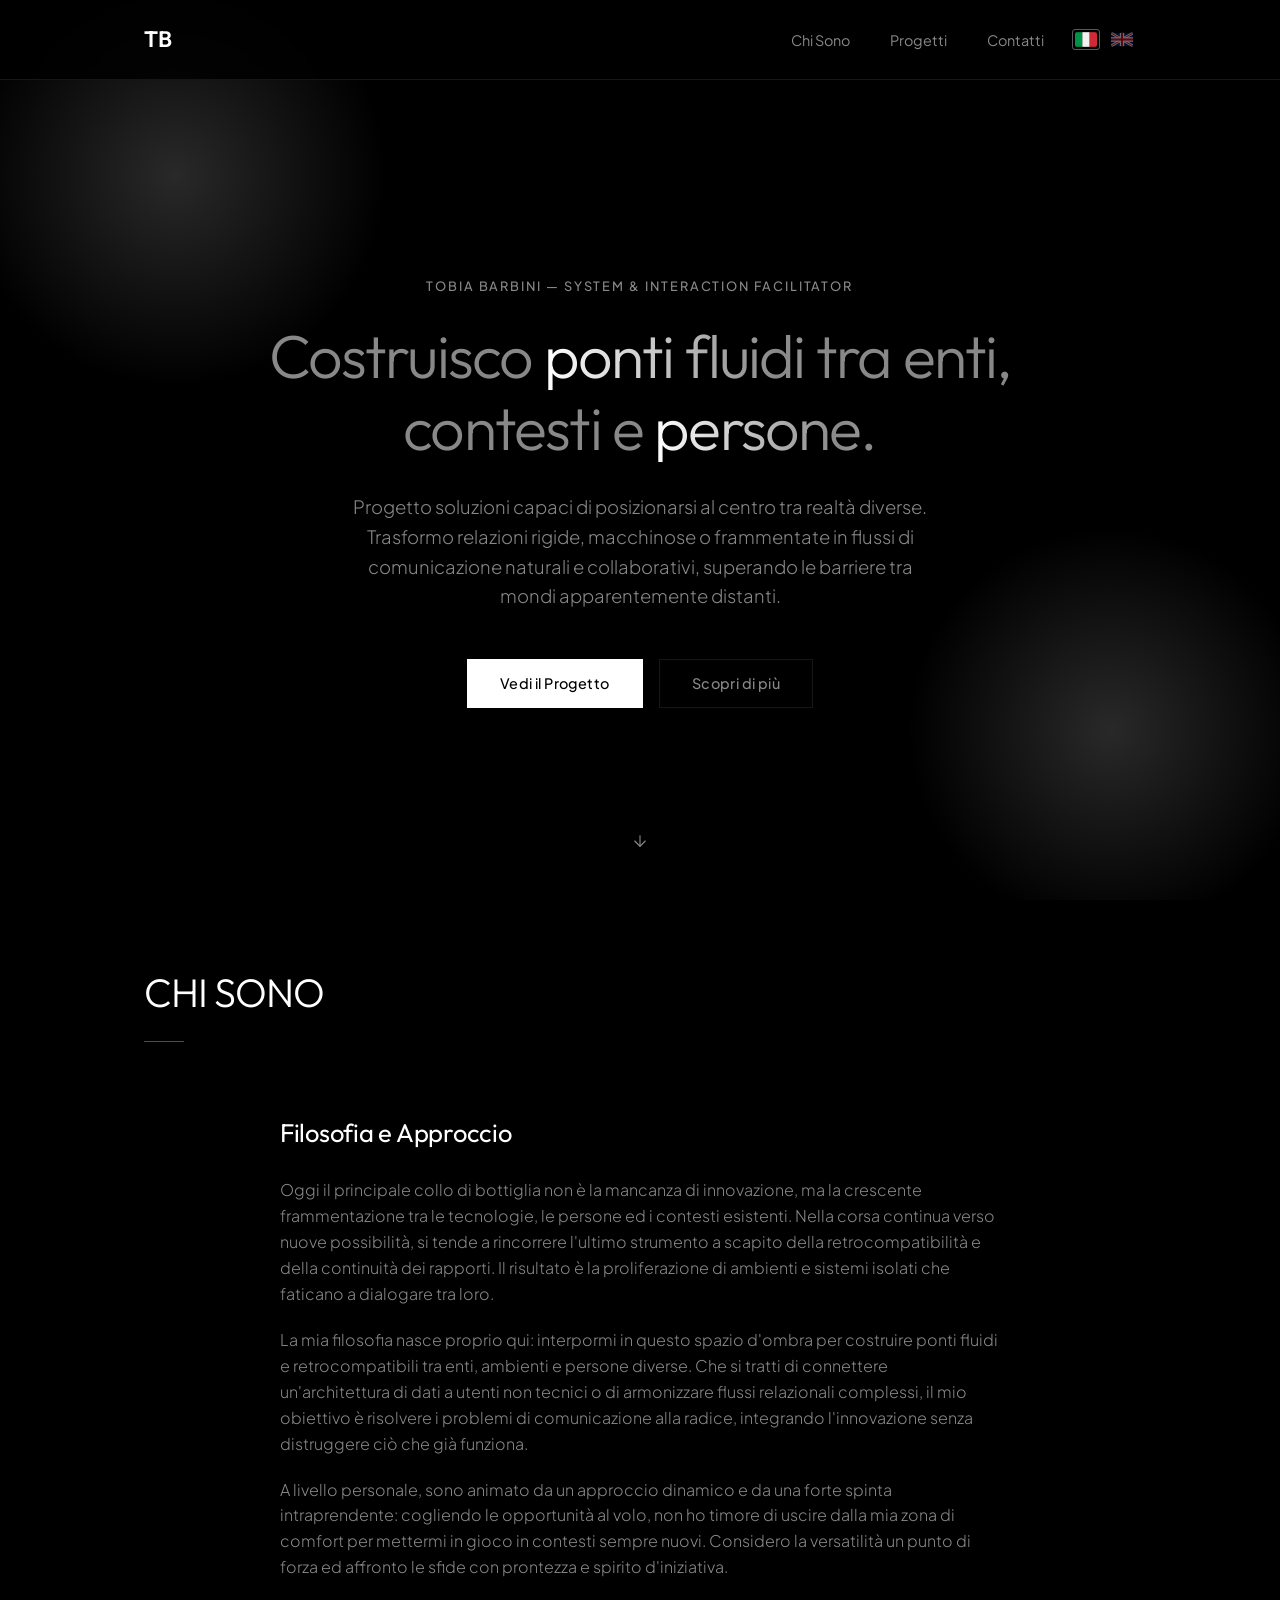
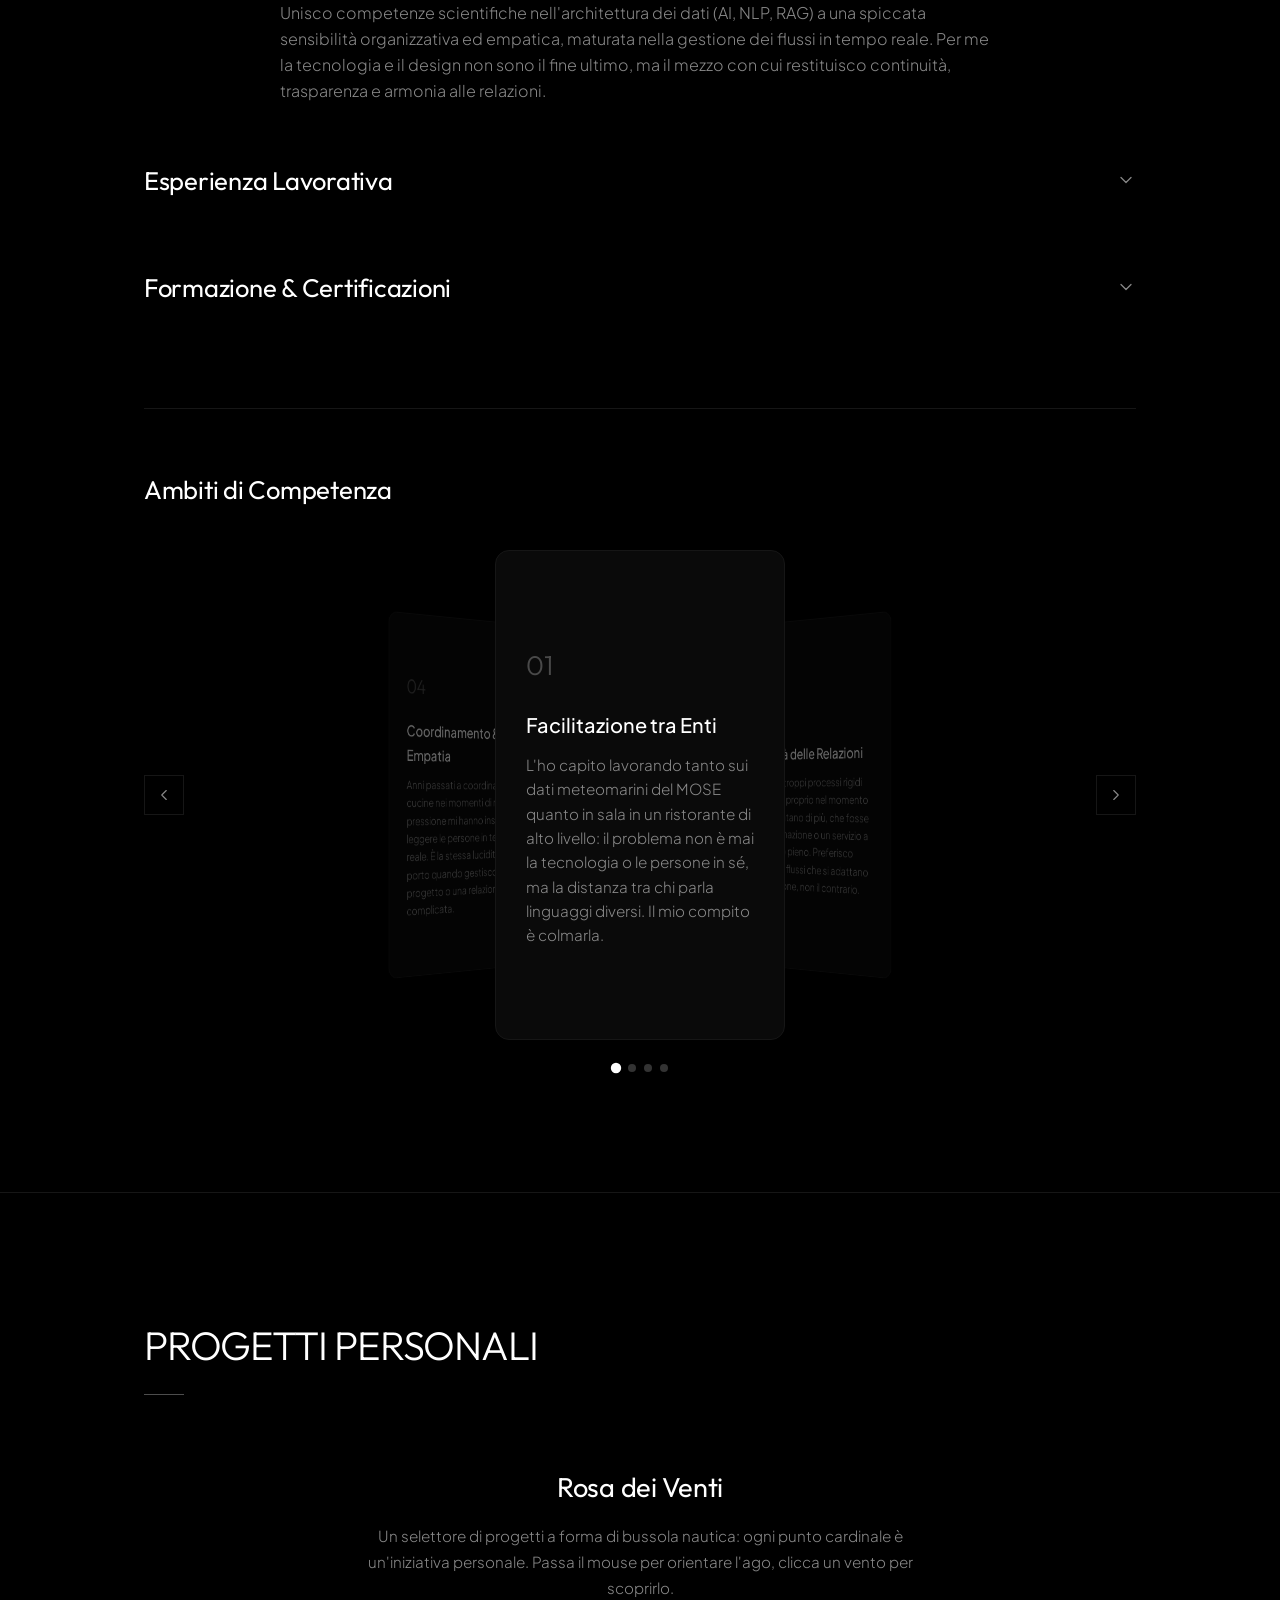
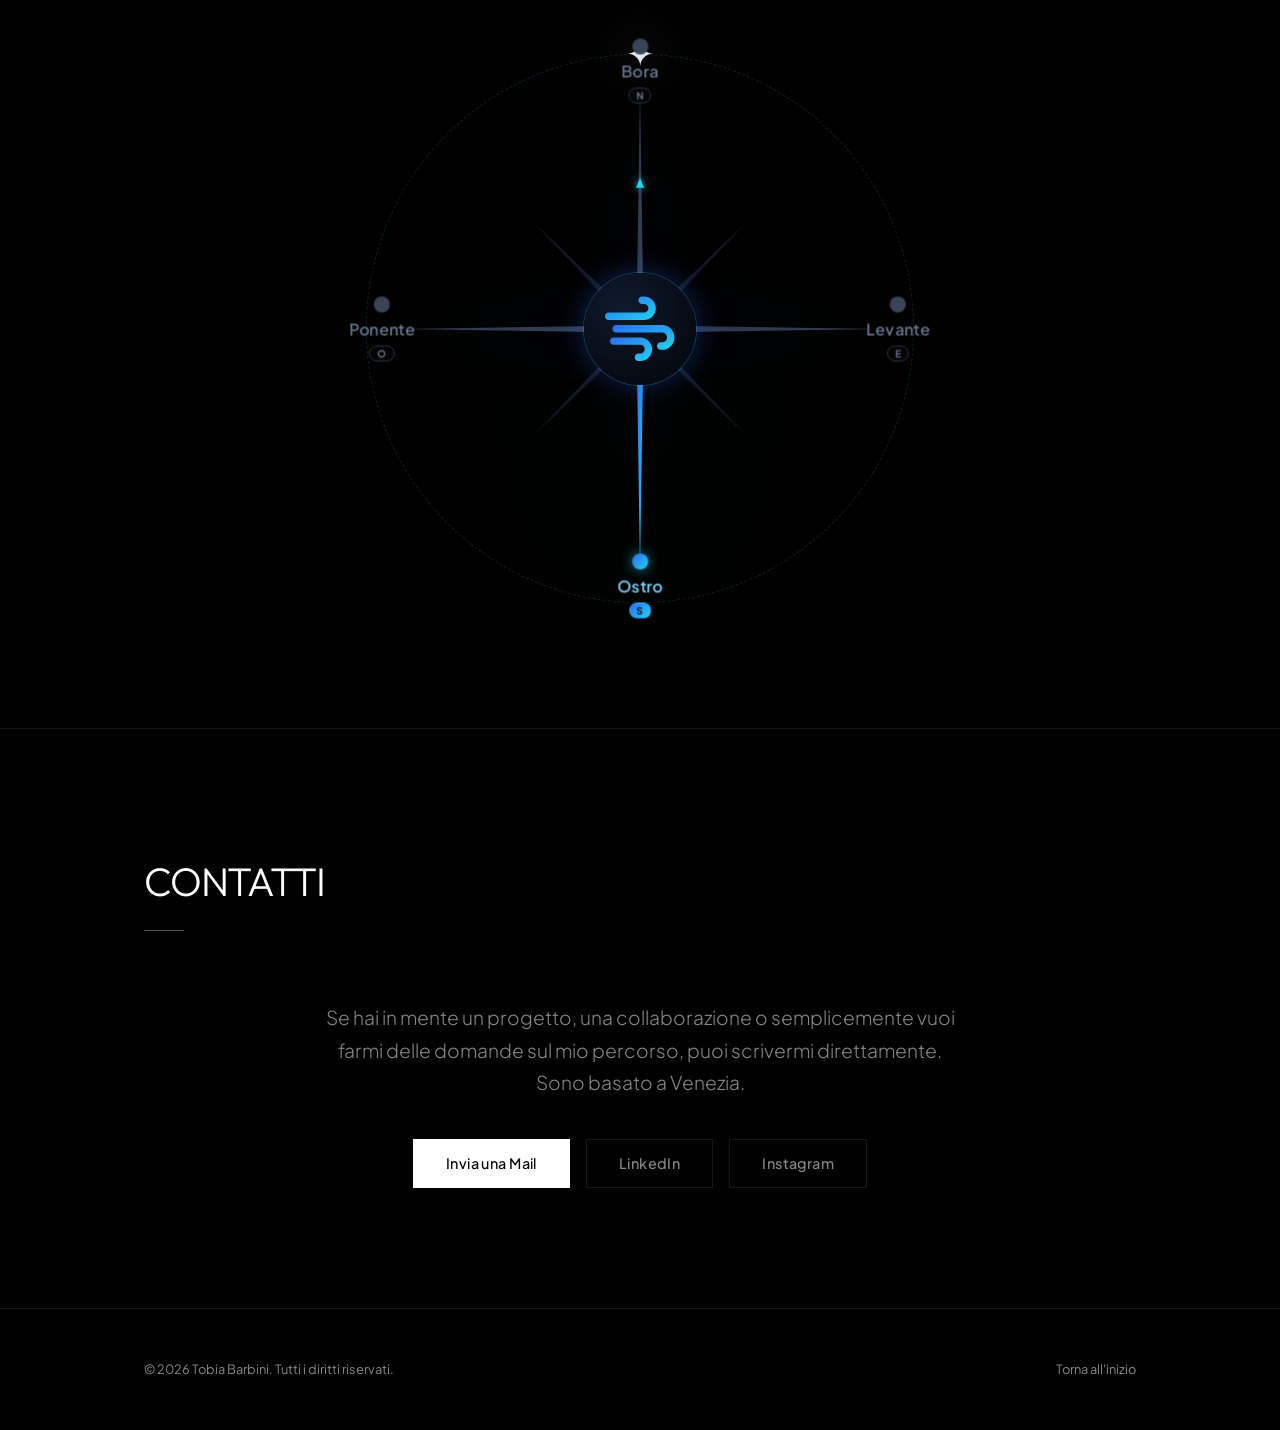
==== commit 362990c1: "fix estetici" ====
--- a/index.html
+++ b/index.html
@@ -346,9 +346,18 @@
                         <div class="owr-needle" id="owr-needle"></div>
 
                         <div class="owr-core" aria-hidden="true">
-                            <svg viewBox="0 0 100 60">
-                                <path class="owr-wave owr-wave--1" d="M0,40 Q15,20 30,40 T60,40 T90,40 T120,40"/>
-                                <path class="owr-wave owr-wave--2" d="M0,44 Q15,26 30,44 T60,44 T90,44 T120,44"/>
+                            <!-- "Wind Flow" icon (Streamline), split into its 3 gust lines so
+                                 each can drift on its own — see .owr-wind-line in style.css. -->
+                            <svg viewBox="0 0 14 14">
+                                <defs>
+                                    <linearGradient id="owrGradWind" x1="0%" y1="0%" x2="100%" y2="100%">
+                                        <stop offset="0%" stop-color="#2b6ef5"/>
+                                        <stop offset="100%" stop-color="#22d3ee"/>
+                                    </linearGradient>
+                                </defs>
+                                <path class="owr-wind-line owr-wind-line--top" fill="url(#owrGradWind)" d="M6.75 1.24994c0-.414215.33579-.750001.75-.750001h.375c1.31168 0 2.375 1.063321 2.375 2.375001 0 1.31168-1.06332 2.375-2.375 2.375H.75c-.414214 0-.75-.33579-.75-.75s.335786-.75.75-.75h7.125c.48325 0 .875-.39175.875-.875s-.39175-.875-.875-.875H7.5c-.41421 0-.75-.33579-.75-.75Z"/>
+                                <path class="owr-wind-line owr-wind-line--mid" fill="url(#owrGradWind)" d="M2.25 6.24994c-.41421 0-.75.33579-.75.75s.33579.75.75.75h9.25c.5523 0 1 .44771 1 1 0 .55228-.4477 1-1 1h-.25c-.4142 0-.75.33576-.75.74996 0 .4143.3358.75.75.75h.25c1.3807 0 2.5-1.1192 2.5-2.49996 0-1.38071-1.1193-2.5-2.5-2.5H2.25Z"/>
+                                <path class="owr-wind-line owr-wind-line--bottom" fill="url(#owrGradWind)" d="M1 9.49994c0-.41421.33579-.75.75-.75h5.375c1.31168 0 2.375 1.06332 2.375 2.37496 0 1.3117-1.06332 2.375-2.375 2.375H6.75c-.41421 0-.75-.3357-.75-.75 0-.4142.33579-.75.75-.75h.375c.48325 0 .875-.3917.875-.875 0-.4832-.39175-.875-.875-.875H1.75c-.41421 0-.75-.33575-.75-.74996Z"/>
                             </svg>
                         </div>
 
--- a/style.css
+++ b/style.css
@@ -1059,24 +1059,43 @@
     animation: owr-pulse 4s ease-in-out infinite;
     z-index: 3;
 }
-.owr-core svg { width: 62%; height: 62%; }
-.owr-wave {
-    fill: none;
-    stroke-linecap: round;
-    stroke-width: 6;
-}
-.owr-wave--1 { stroke: var(--owr-accent-a); opacity: 0.9; }
-.owr-wave--2 { stroke: var(--owr-accent-b); opacity: 0.6; transform: translateY(6px); }
-.owr-wave--1, .owr-wave--2 {
-    stroke-dasharray: 140;
-    stroke-dashoffset: 0;
-    animation: owr-wave-flow 3.2s ease-in-out infinite alternate;
-}
-.owr-wave--2 { animation-duration: 3.8s; }
-
-@keyframes owr-wave-flow {
-    from { stroke-dashoffset: 0; }
-    to { stroke-dashoffset: 24; }
+/* overflow: visible because the wind-line paths sit close to the icon's
+   own viewBox edges — with the default clip, the drift animation below
+   sliced them off sharply at that boundary. The circular .owr-core (with
+   its own overflow: hidden) is the real clip edge, and there's plenty of
+   margin between the icon and that circle for the drift to bleed into. */
+.owr-core svg { width: 62%; height: 62%; overflow: visible; }
+
+/* Wind Flow icon at the core: 3 gust lines drifting left-right on a loop,
+   staggered so they read as one current of wind rather than 3 things
+   moving in sync. Speeds up while the compass is being aimed
+   (.owr-wrapper.is-aiming, set on hover/cursor-tracking — see script.js),
+   and the core's own glow (below) intensifies with it, so the whole thing
+   feels like it's responding to you.
+   Note: no CSS `filter` here on purpose — a drop-shadow on an SVG shape
+   forces the browser to composite it in its own rectangular layer, which
+   showed up as a faint square edge against the circular core. */
+.owr-wind-line {
+    animation: owr-wind-blow 3s ease-in-out infinite;
+}
+.owr-wind-line--top { animation-delay: 0s; }
+.owr-wind-line--mid { animation-delay: 0.25s; animation-duration: 2.6s; }
+.owr-wind-line--bottom { animation-delay: 0.5s; }
+
+.owr-wrapper.is-aiming .owr-wind-line {
+    animation-duration: 1.1s;
+}
+.owr-wrapper.is-aiming .owr-wind-line--mid {
+    animation-duration: 0.95s;
+}
+
+.owr-wrapper.is-aiming .owr-core {
+    box-shadow: 0 0 0 1px rgba(56, 189, 248, 0.55), 0 0 46px rgba(43, 110, 245, 0.65);
+}
+
+@keyframes owr-wind-blow {
+    0%, 100% { transform: translateX(-0.5px); opacity: 0.55; }
+    50%      { transform: translateX(0.7px); opacity: 1; }
 }
 @keyframes owr-pulse {
     0%, 100% { box-shadow: 0 0 0 1px rgba(56,189,248,0.25), 0 0 26px rgba(43,110,245,0.3); }
@@ -1354,7 +1373,7 @@
 
 @media (prefers-reduced-motion: reduce) {
     .owr-frame-ring, .owr-core, .owr-needle,
-    .owr-wave--1, .owr-wave--2, .owr-point--active .owr-dot {
+    .owr-wind-line, .owr-point--active .owr-dot {
         animation: none !important;
     }
 }
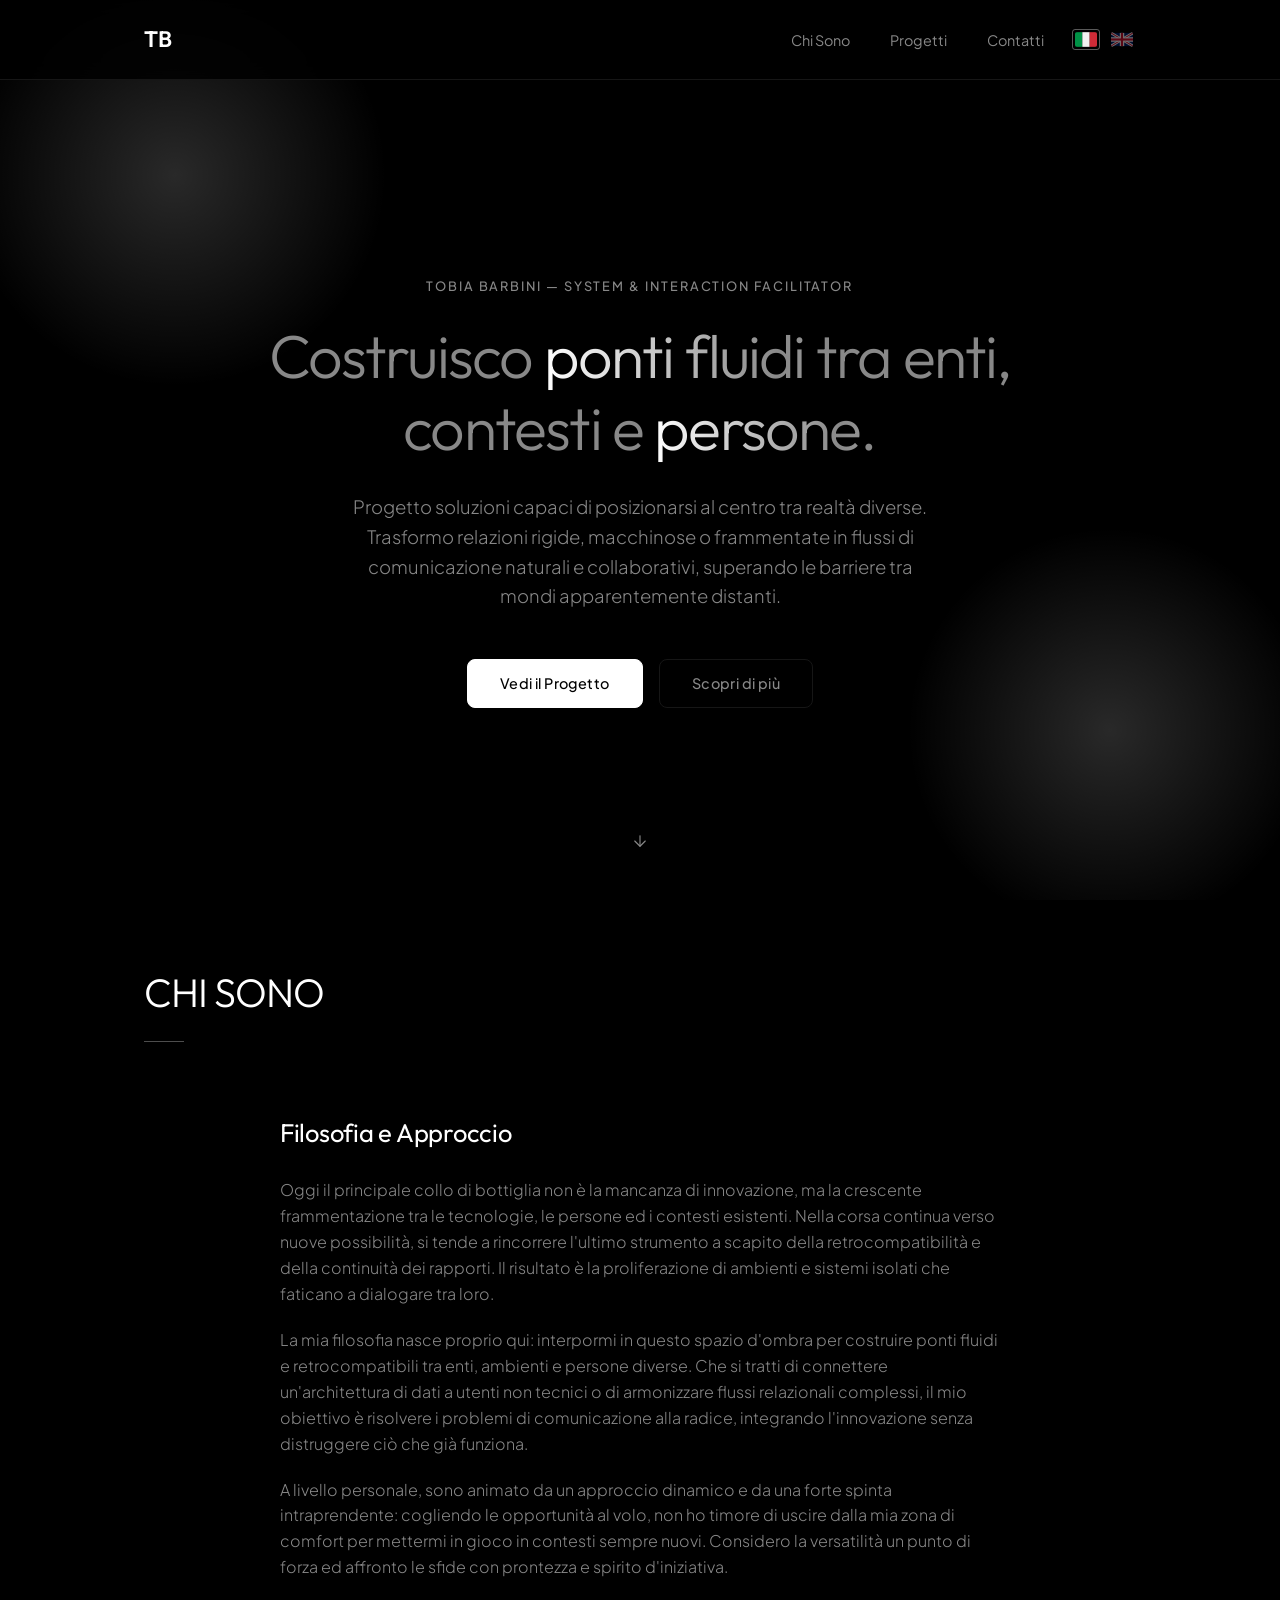
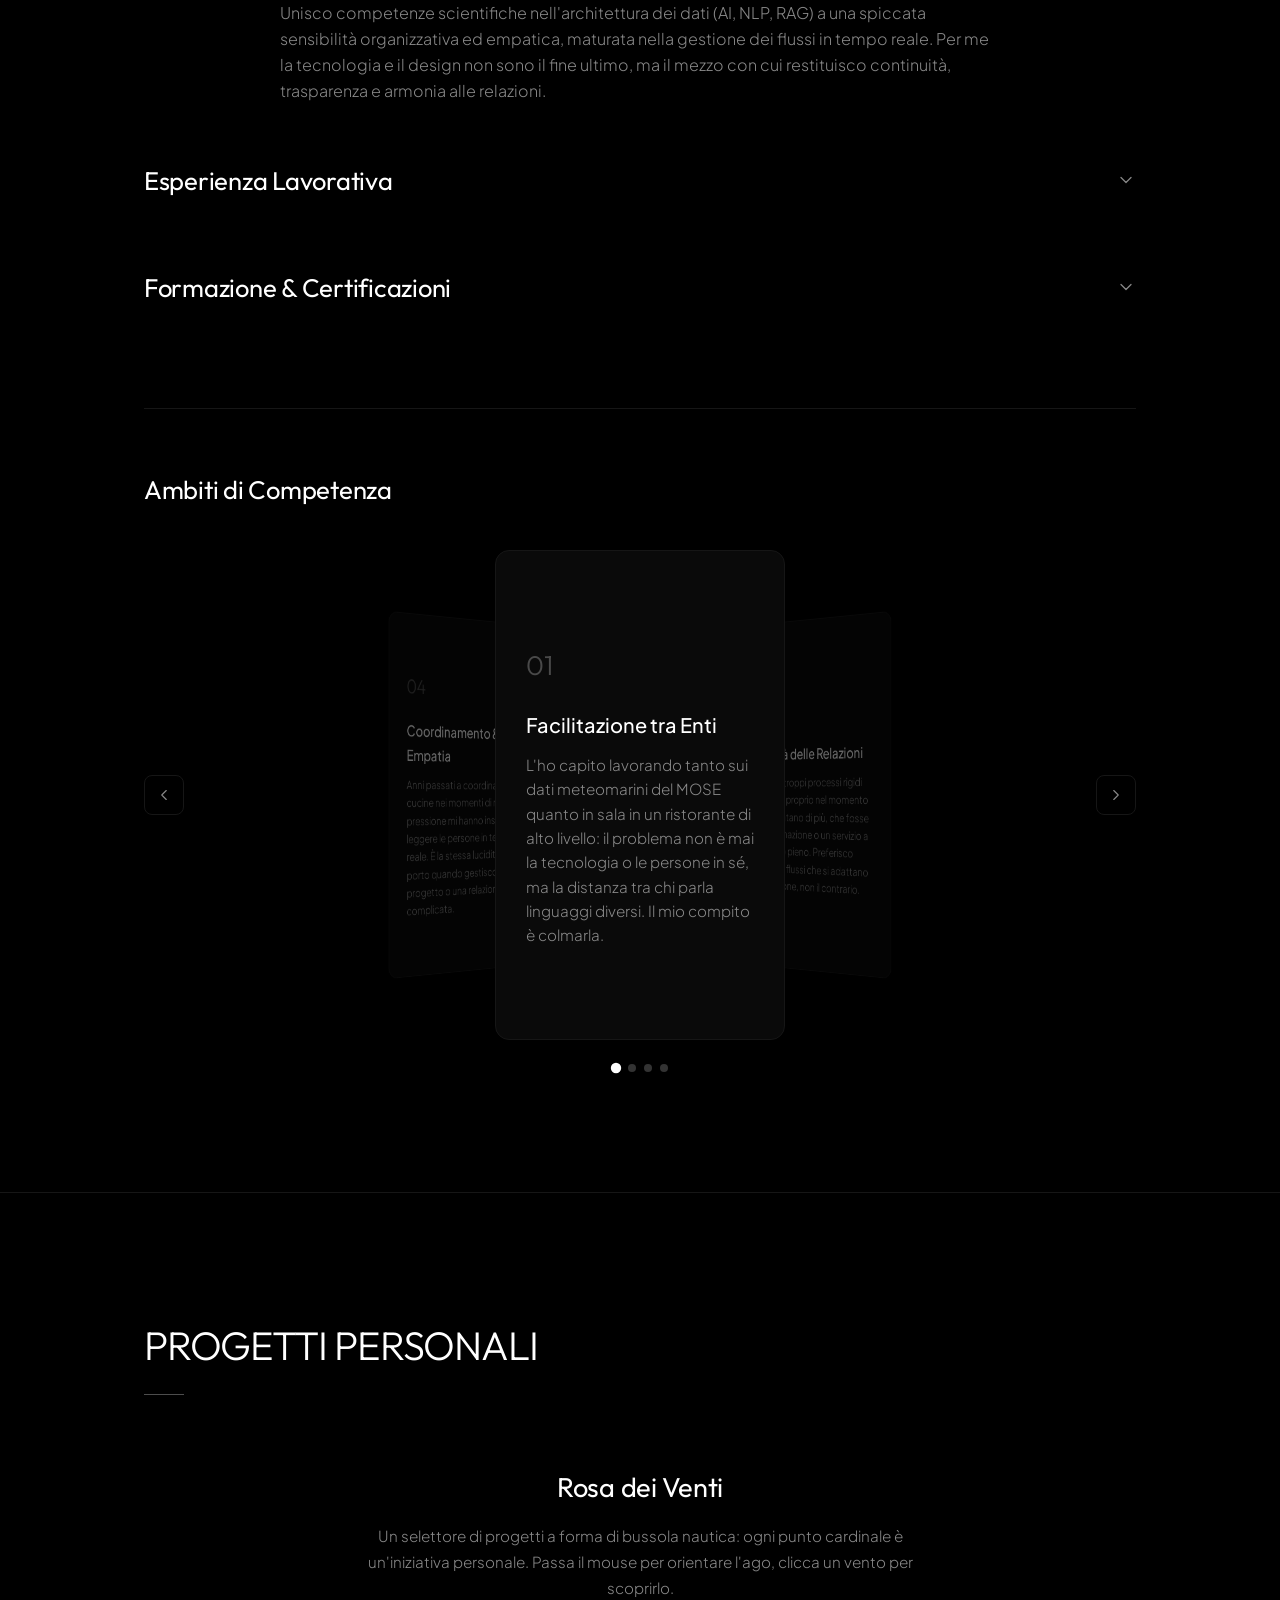
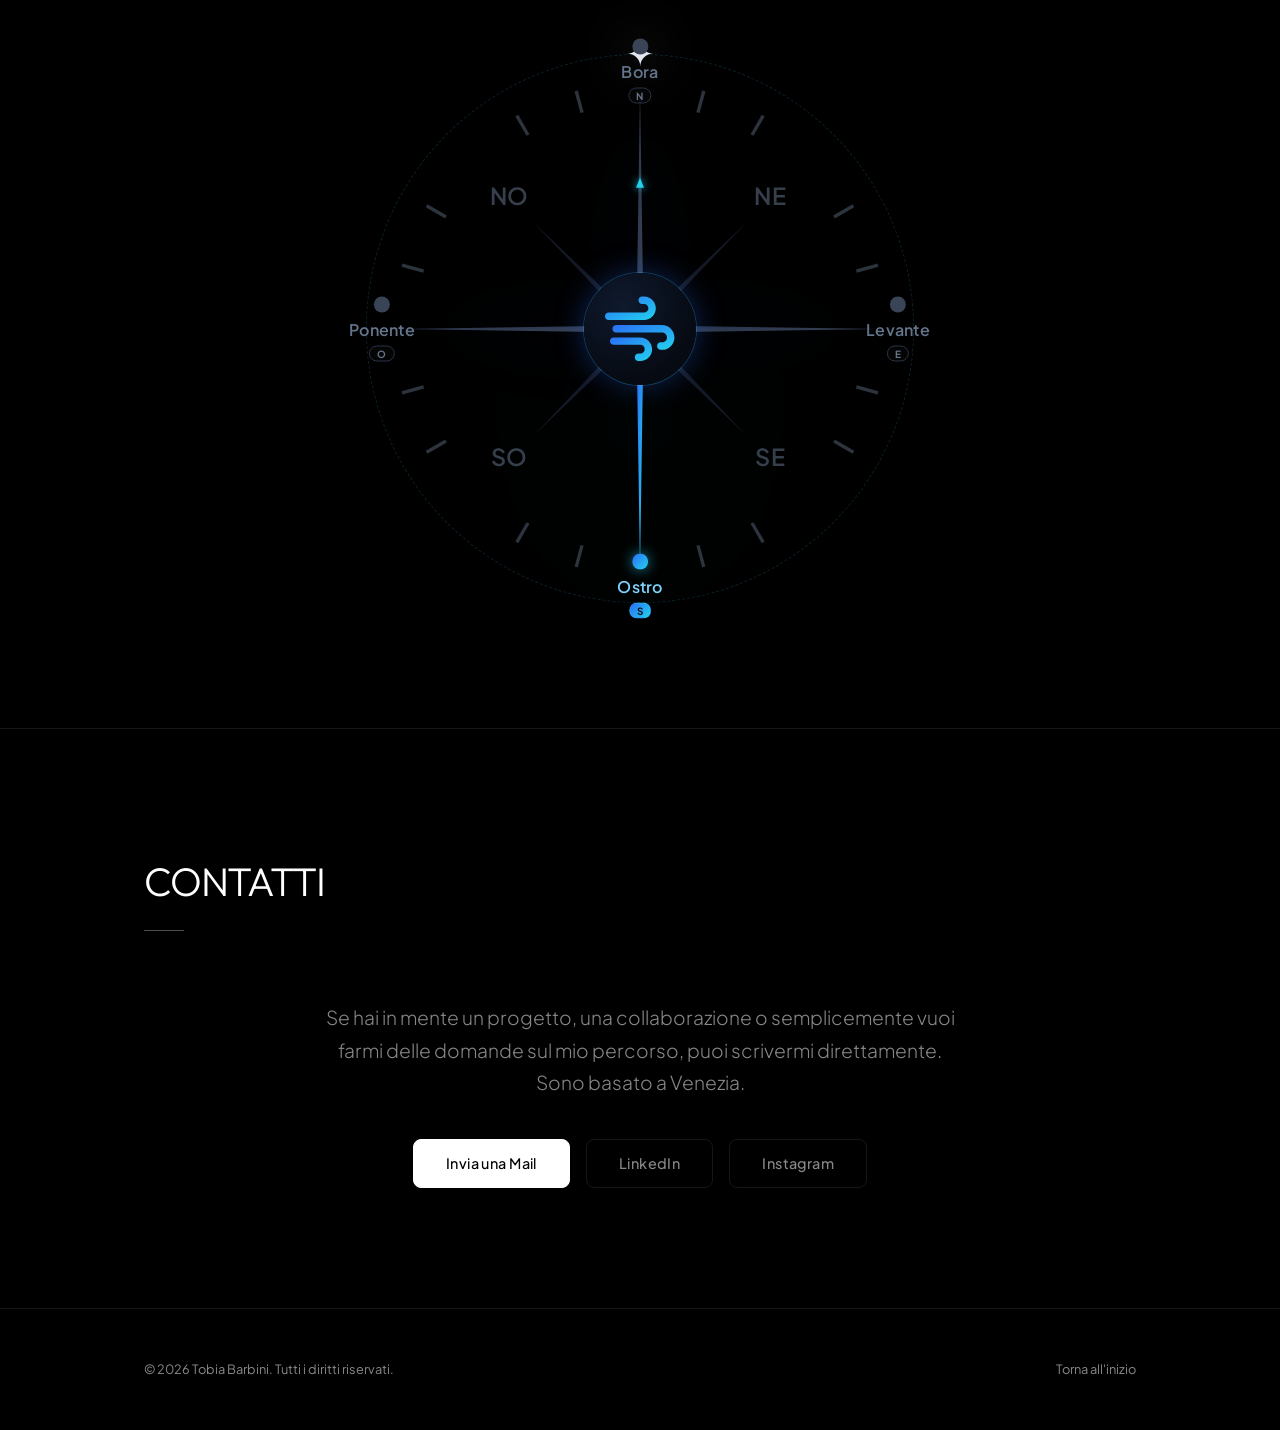
==== commit b4b11f5f: "fix" ====
--- a/index.html
+++ b/index.html
@@ -7,12 +7,7 @@
     <meta name="description" content="Portfolio di Tobia Barbini. Creo soluzioni e mi inserisco tra enti, ambienti e persone diverse per risolvere problemi di relazione, rendendo la comunicazione fluida, naturale ed efficace.">
     <meta name="author" content="Tobia Barbini">
     
-    <!-- Google Fonts: Outfit (Display) & Plus Jakarta Sans (Body) -->
-    <link rel="preconnect" href="https://fonts.googleapis.com">
-    <link rel="preconnect" href="https://fonts.gstatic.com" crossorigin>
-    <link href="https://fonts.googleapis.com/css2?family=Outfit:wght@300;400;500;600;700&family=Plus+Jakarta+Sans:wght@300;400;500;600;700&display=swap" rel="stylesheet">
-    
-    <!-- Stylesheet -->
+    <!-- Stylesheet (Outfit + Plus Jakarta Sans are self-hosted via @font-face in here) -->
     <link rel="stylesheet" href="style.css">
 </head>
 <body>
--- a/style.css
+++ b/style.css
@@ -1,3 +1,24 @@
+/* --- Self-hosted fonts ---
+   Previously loaded from Google Fonts (fonts.googleapis.com/fonts.gstatic.com),
+   which sends every visitor's IP to Google before they've agreed to
+   anything — self-hosting removes that entirely and drops one round-trip.
+   Both are variable fonts, so one file each covers the whole 300-700
+   weight range the site uses. */
+@font-face {
+    font-family: 'Outfit';
+    src: url('fonts/outfit-variable.woff2') format('woff2-variations'), url('fonts/outfit-variable.woff2') format('woff2');
+    font-weight: 300 700;
+    font-style: normal;
+    font-display: swap;
+}
+@font-face {
+    font-family: 'Plus Jakarta Sans';
+    src: url('fonts/plus-jakarta-sans-variable.woff2') format('woff2-variations'), url('fonts/plus-jakarta-sans-variable.woff2') format('woff2');
+    font-weight: 300 700;
+    font-style: normal;
+    font-display: swap;
+}
+
 /* --- Reset & Variables --- */
 :root {
     --color-bg: #000000;
@@ -236,6 +257,7 @@
     font-weight: 500;
     font-size: 0.9rem;
     cursor: pointer;
+    border-radius: var(--radius-sm);
     transition: background-color 0.35s cubic-bezier(0.16, 1, 0.3, 1),
                 color 0.35s cubic-bezier(0.16, 1, 0.3, 1),
                 border-color 0.35s cubic-bezier(0.16, 1, 0.3, 1),
@@ -837,6 +859,7 @@
     align-items: center;
     justify-content: center;
     border: 1px solid var(--color-border);
+    border-radius: var(--radius-sm);
     color: var(--color-text-muted);
     cursor: pointer;
     transition: var(--transition-fast);
@@ -1140,6 +1163,25 @@
 .owr-spike-minor { opacity: 0.5; }
 .owr-north-mark {
     filter: drop-shadow(0 0 4px rgba(226,232,240,0.6));
+}
+
+/* Degree ticks + intercardinal labels: purely decorative graduation,
+   filling the empty ring between the spikes and the frame like a real
+   compass card. No glow/filter on purpose — that's reserved for the
+   interactive elements (needle, active point, wind icon). */
+.owr-tick {
+    stroke: var(--owr-inactive-text);
+    stroke-width: 0.6;
+    opacity: 0.45;
+}
+
+.owr-intercardinal-label {
+    fill: var(--owr-inactive-text);
+    font-family: var(--font-sans);
+    font-size: 4.2px;
+    font-weight: 600;
+    letter-spacing: 0.03em;
+    opacity: 0.55;
 }
 
 .owr-point {
@@ -1695,6 +1737,25 @@
     height: 230px;
     cursor: pointer;
     outline: none;
+    /* Entrance: fades/slides in on its own (staggered per-card delay set
+       inline in script.js) whenever the specs view renders, so the modal
+       doesn't just dump 4 flat boxes on screen at once. `backwards` holds
+       the 0% keyframe (invisible) until the delay elapses. */
+    animation: spec-card-in 0.55s cubic-bezier(0.16, 1, 0.3, 1) backwards;
+    transition: transform 0.3s cubic-bezier(0.16, 1, 0.3, 1);
+}
+
+/* Lifts on hover/focus — on .spec-card itself, not .spec-card-inner, so it
+   composes cleanly with that element's own flip rotation instead of
+   fighting over the same transform. */
+.spec-card:hover,
+.spec-card:focus-visible {
+    transform: translateY(-6px);
+}
+
+@keyframes spec-card-in {
+    from { opacity: 0; transform: translateY(18px); }
+    to   { opacity: 1; transform: translateY(0); }
 }
 
 .spec-card-inner {
@@ -1719,12 +1780,13 @@
     background: var(--color-surface);
     padding: 22px 22px;
     backface-visibility: hidden;
-    transition: border-color 0.3s ease;
+    transition: border-color 0.3s ease, box-shadow 0.3s ease;
 }
 
 .spec-card:hover .spec-card-face,
 .spec-card:focus-visible .spec-card-face {
     border-color: var(--color-border-hover);
+    box-shadow: 0 14px 28px rgba(0, 0, 0, 0.4);
 }
 
 .spec-card-front {
@@ -2063,7 +2125,8 @@
 
     .hero-blob,
     .hero-title .text-light,
-    .scroll-down-btn {
+    .scroll-down-btn,
+    .spec-card {
         animation: none;
     }
 
@@ -2082,6 +2145,7 @@
     .focus-dot,
     .btn,
     .logo,
+    .spec-card,
     .spec-card-inner,
     .owr-info-banner,
     .lightbox-img {
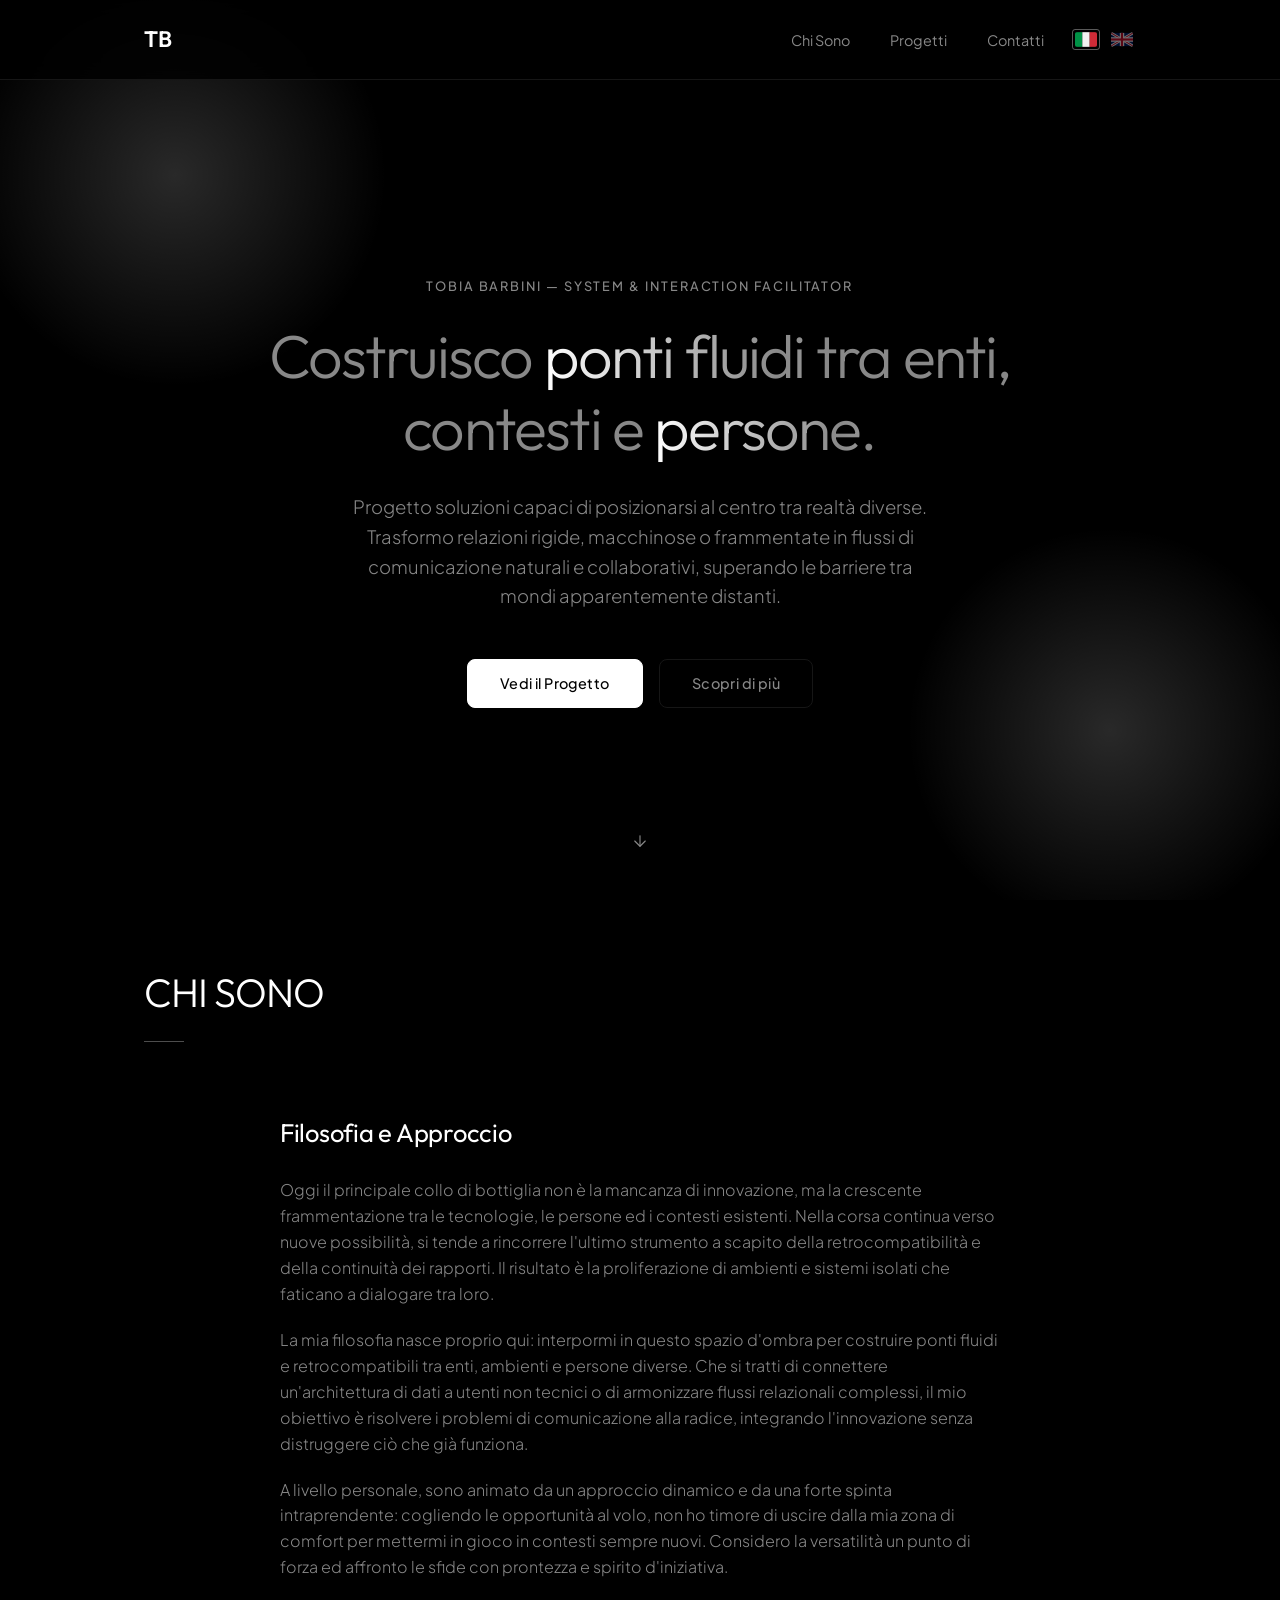
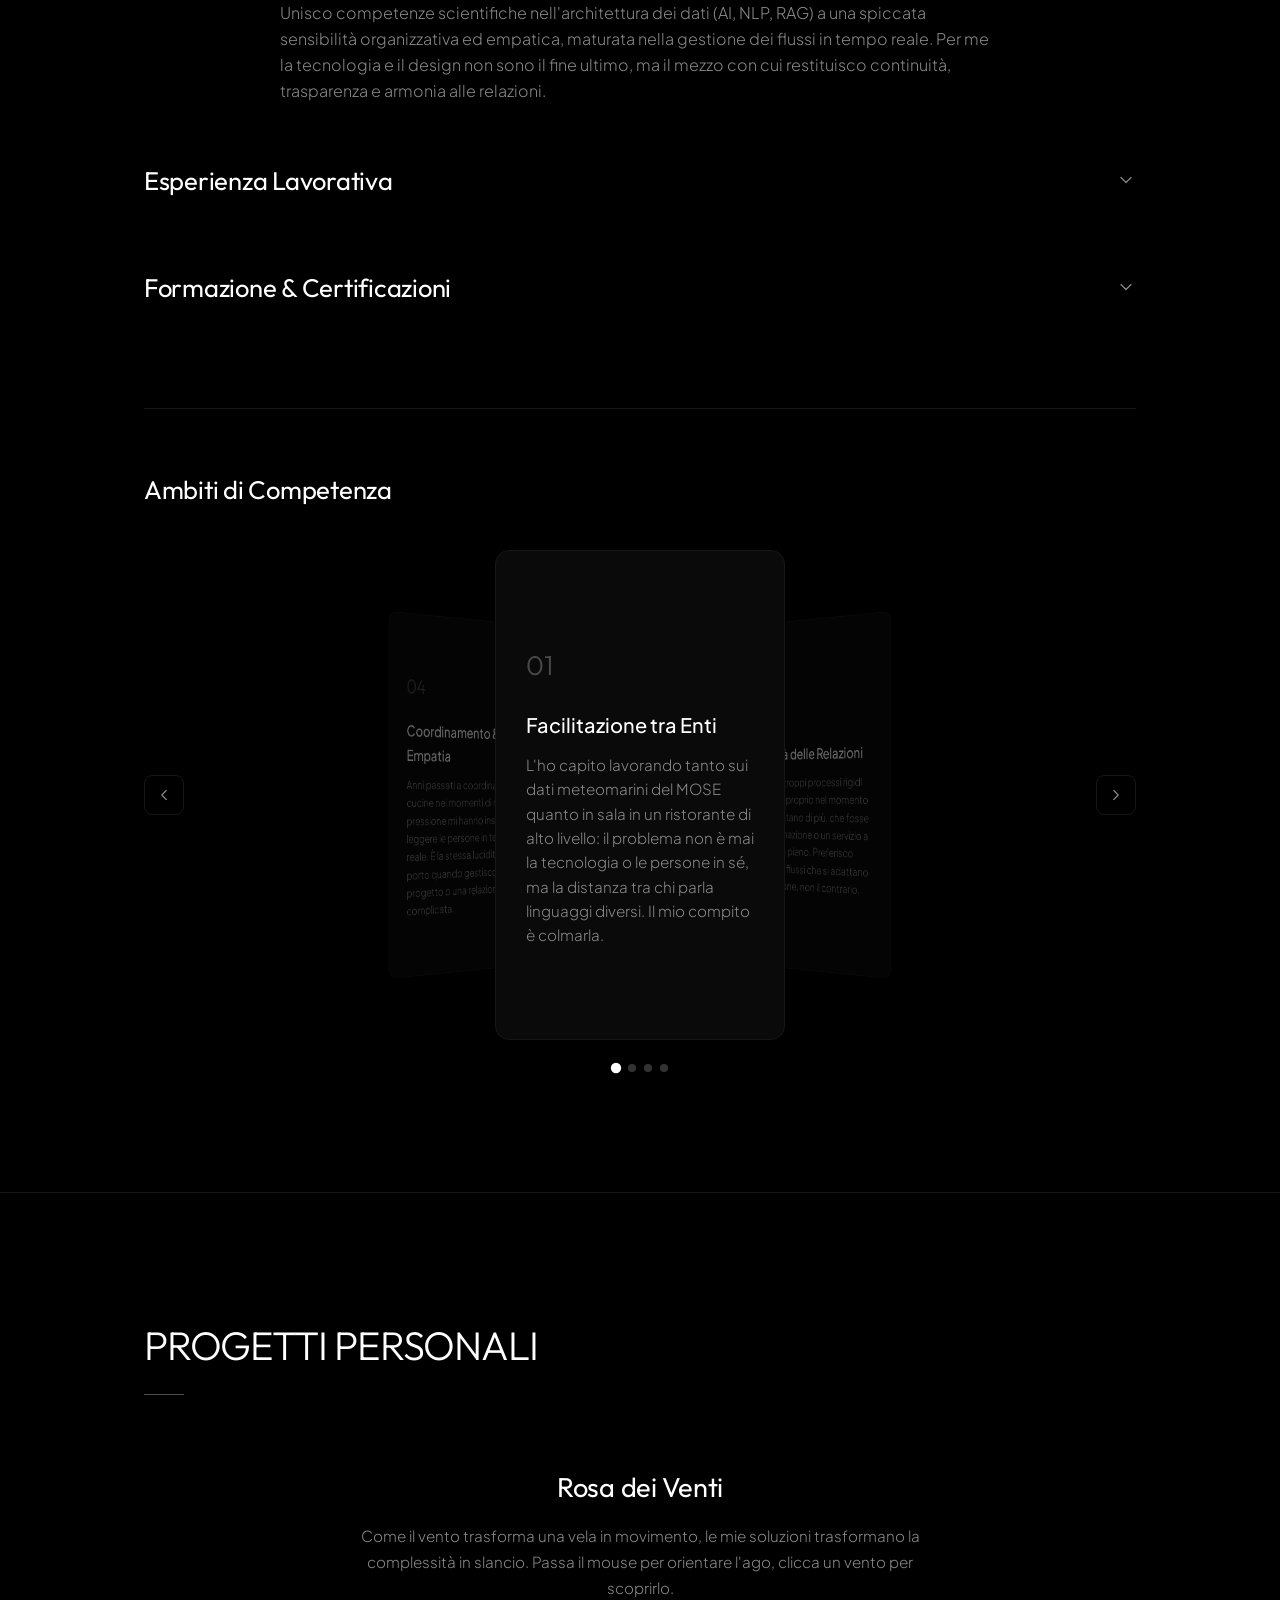
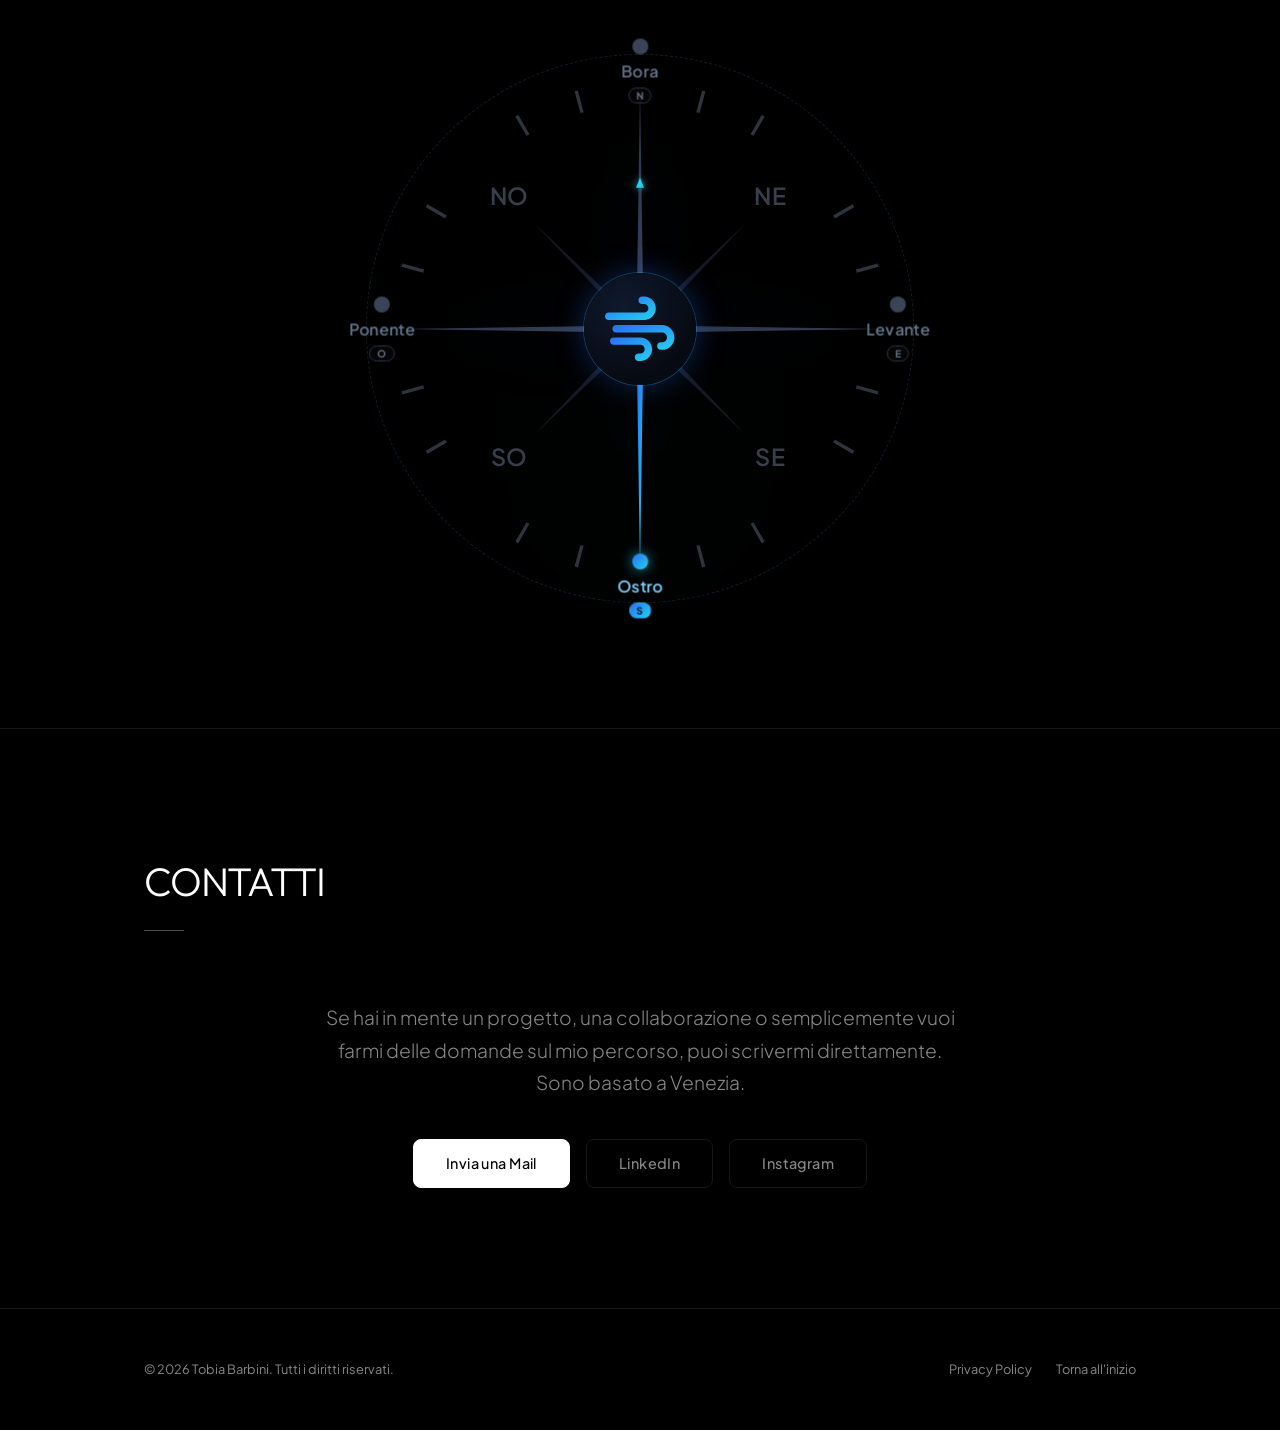
==== commit d87a382c: "privacy policy" ====
--- a/index.html
+++ b/index.html
@@ -154,16 +154,6 @@
                                     </div>
                                 </div>
 
-                                <!-- Journey Item 2 -->
-                                <div class="journey-item reveal-item">
-                                    <div class="journey-year">2024 - 2025</div>
-                                    <div class="journey-details">
-                                        <h4>Chef de Rang / Commis de Rang</h4>
-                                        <p class="journey-org">Strazzaria (Venezia) & Paradiso / Badrutt's Palace (St. Moritz, CH)</p>
-                                        <p class="journey-desc" data-i18n="journey.item2.desc">Gestione della sala, coordinamento dei runner e del flusso piatti dalla cucina (gestione del pass) in contesti ad alto profilo. Formazione del personale e cura dettagliata del servizio clienti.</p>
-                                    </div>
-                                </div>
-
                                 <!-- Journey Item 3 -->
                                 <div class="journey-item reveal-item">
                                     <div class="journey-year">2024</div>
@@ -184,13 +174,14 @@
                                     </div>
                                 </div>
 
-                                <!-- Journey Item 5 -->
-                                <div class="journey-item reveal-item">
-                                    <div class="journey-year">2021 - 2024</div>
-                                    <div class="journey-details">
-                                        <h4 data-i18n="journey.item5.title">Cameriere / Barista</h4>
-                                        <p class="journey-org">Rosa Salva, Enoteca al Volto, Osteria Marcianino - Venezia</p>
-                                        <p class="journey-desc" data-i18n="journey.item5.desc">Servizio autonomo e gestione di eventi formali e di alto profilo nel centro storico di Venezia. Collaborazione alla logistica e gestione delle materie prime.</p>
+                                <!-- Journey Item 5 (condensed: merges the Chef de Rang and
+                                     Cameriere/Barista roles, kept last as less relevant here) -->
+                                <div class="journey-item reveal-item">
+                                    <div class="journey-year">2021 - 2025</div>
+                                    <div class="journey-details">
+                                        <h4 data-i18n="journey.item5.title">Cameriere / Chef de Rang</h4>
+                                        <p class="journey-org">Rosa Salva, Enoteca al Volto, Osteria Marcianino, Strazzaria (Venezia) &mdash; Paradiso / Badrutt's Palace (St. Moritz, CH)</p>
+                                        <p class="journey-desc" data-i18n="journey.item5.desc">Percorso in sala dal servizio autonomo alla gestione completa: coordinamento del flusso piatti, formazione del personale e cura del servizio clienti, dal centro storico di Venezia agli hotel di alto profilo di St. Moritz.</p>
                                     </div>
                                 </div>
                             </div>
@@ -332,7 +323,7 @@
                 <div class="featured-project reveal-item">
                     <h3 class="windrose-name" data-i18n="projects.windroseName">Rosa dei Venti</h3>
                     <p class="windrose-desc" data-i18n="projects.windroseDesc">
-                        Un selettore di progetti a forma di bussola nautica: ogni punto cardinale è un'iniziativa personale. Passa il mouse per orientare l'ago, clicca un vento per scoprirlo.
+                        Come il vento trasforma una vela in movimento, le mie soluzioni trasformano la complessità in slancio. Passa il mouse per orientare l'ago, clicca un vento per scoprirlo.
                     </p>
                     <div class="owr-wrapper" id="owr-root">
                         <div class="owr-frame-ring"></div>
@@ -358,8 +349,8 @@
 
                         <!-- i punti cardinali vengono generati da JS a partire da OWR_WINDS -->
 
-                        <!-- Wind info banner: floats next to whichever point was
-                             clicked, positioned by JS (see buildWindRose) -->
+                        <!-- Wind info banner: always centered over the compass,
+                             populated by JS on point click (see showWindBanner) -->
                         <div class="owr-info-banner" id="owr-info-banner">
                             <button class="owr-info-close" id="owr-info-close" aria-label="Chiudi" data-i18n-aria="windrose.closeBanner">
                                 <svg viewBox="0 0 24 24" fill="none" stroke="currentColor" stroke-width="1.5" stroke-linecap="round" stroke-linejoin="round">
@@ -406,6 +397,7 @@
         <div class="container footer-container">
             <p class="copyright">&copy; <span id="year">2026</span> Tobia Barbini. <span data-i18n="footer.rights">Tutti i diritti riservati.</span></p>
             <div class="footer-links">
+                <a href="privacy.html" data-i18n="footer.privacy">Privacy Policy</a>
                 <a href="#hero" data-i18n="footer.backToTop">Torna all'inizio</a>
             </div>
         </div>
--- a/style.css
+++ b/style.css
@@ -1161,9 +1161,6 @@
     filter: drop-shadow(0 0 12px rgba(34,211,238,0.65));
 }
 .owr-spike-minor { opacity: 0.5; }
-.owr-north-mark {
-    filter: drop-shadow(0 0 4px rgba(226,232,240,0.6));
-}
 
 /* Degree ticks + intercardinal labels: purely decorative graduation,
    filling the empty ring between the spikes and the frame like a real
@@ -1297,15 +1294,16 @@
     transform: translateX(-50%) translateY(0);
 }
 
-/* Wind info banner: a small floating card that pops up right next to
-   whichever cardinal point was clicked (not a static block under the
-   compass), describing that wind; for the active one (Ostro) it also
-   links through to the full project specs modal. Position (left/top %)
-   and direction (data-dir) are set by JS in showWindBanner(), anchored to
-   that wind's own point coordinates — the transform below then offsets the
-   card outward so it doesn't sit on top of the point itself. */
+/* Wind info banner: a floating card describing whichever wind was
+   clicked; for the active one (Ostro) it also links through to the full
+   project specs modal. Always centered over the compass itself — same
+   spot every time regardless of which wind triggered it — rather than
+   anchored next to each point, which read as jumping around unpredictably
+   between clicks. */
 .owr-info-banner {
     position: absolute;
+    top: 50%;
+    left: 50%;
     z-index: 6;
     width: min(280px, 76vw);
     padding: 20px 22px;
@@ -1317,6 +1315,7 @@
     opacity: 0;
     visibility: hidden;
     pointer-events: none;
+    transform: translate(-50%, -50%) scale(0.94);
     transition: opacity 0.35s cubic-bezier(0.16, 1, 0.3, 1),
                 transform 0.35s cubic-bezier(0.16, 1, 0.3, 1),
                 visibility 0.35s;
@@ -1326,23 +1325,8 @@
     opacity: 1;
     visibility: visible;
     pointer-events: auto;
-}
-
-/* Below its point (Bora / north) */
-.owr-info-banner[data-dir="n"] { transform: translate(-50%, 6px); }
-.owr-info-banner[data-dir="n"].open { transform: translate(-50%, 22px); }
-
-/* Above its point (Ostro / south) */
-.owr-info-banner[data-dir="s"] { transform: translate(-50%, -6px); }
-.owr-info-banner[data-dir="s"].open { transform: translate(-50%, calc(-100% - 22px)); }
-
-/* To the left of its point (Levante / east) */
-.owr-info-banner[data-dir="e"] { transform: translate(-6px, -50%); }
-.owr-info-banner[data-dir="e"].open { transform: translate(calc(-100% - 22px), -50%); }
-
-/* To the right of its point (Ponente / west) */
-.owr-info-banner[data-dir="w"] { transform: translate(6px, -50%); }
-.owr-info-banner[data-dir="w"].open { transform: translate(22px, -50%); }
+    transform: translate(-50%, -50%) scale(1);
+}
 
 .owr-info-close {
     position: absolute;
@@ -1542,6 +1526,11 @@
     display: flex;
     justify-content: space-between;
     align-items: center;
+}
+
+.footer-links {
+    display: flex;
+    gap: 24px;
 }
 
 .footer-links a {
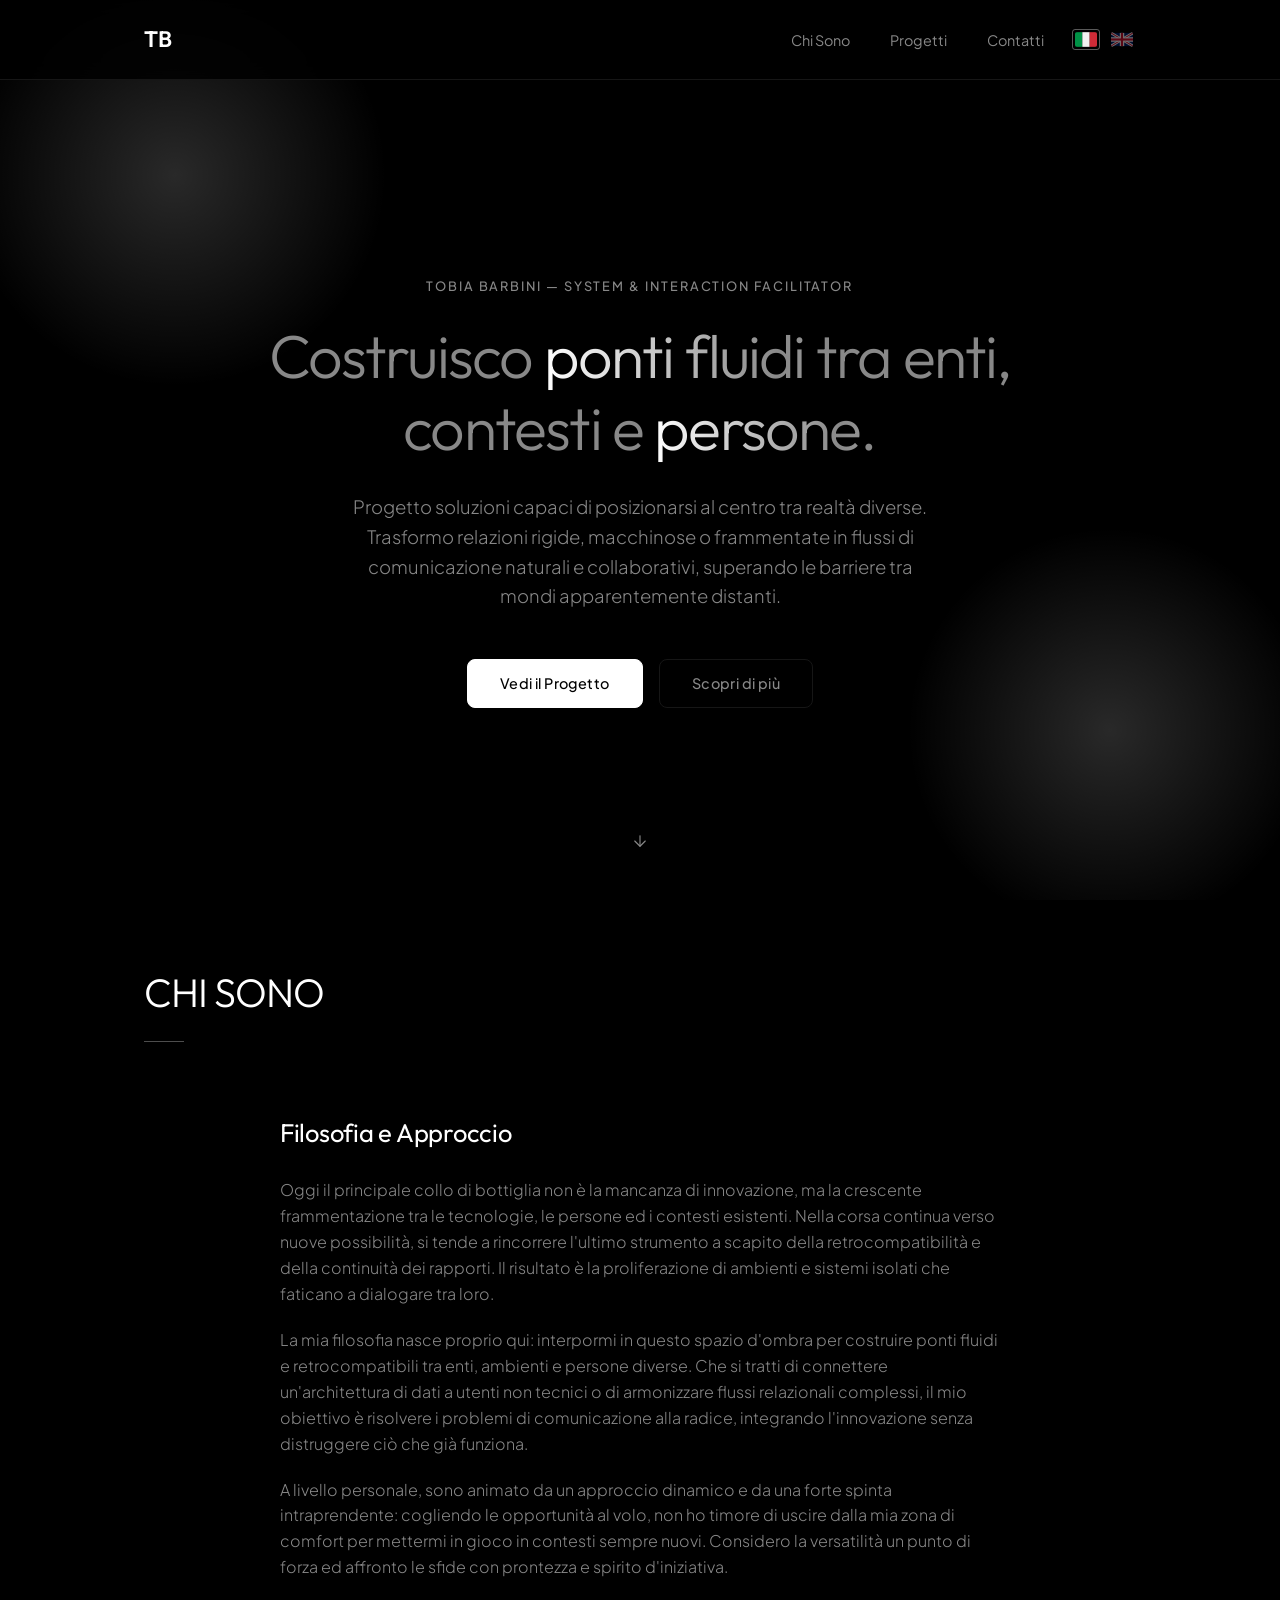
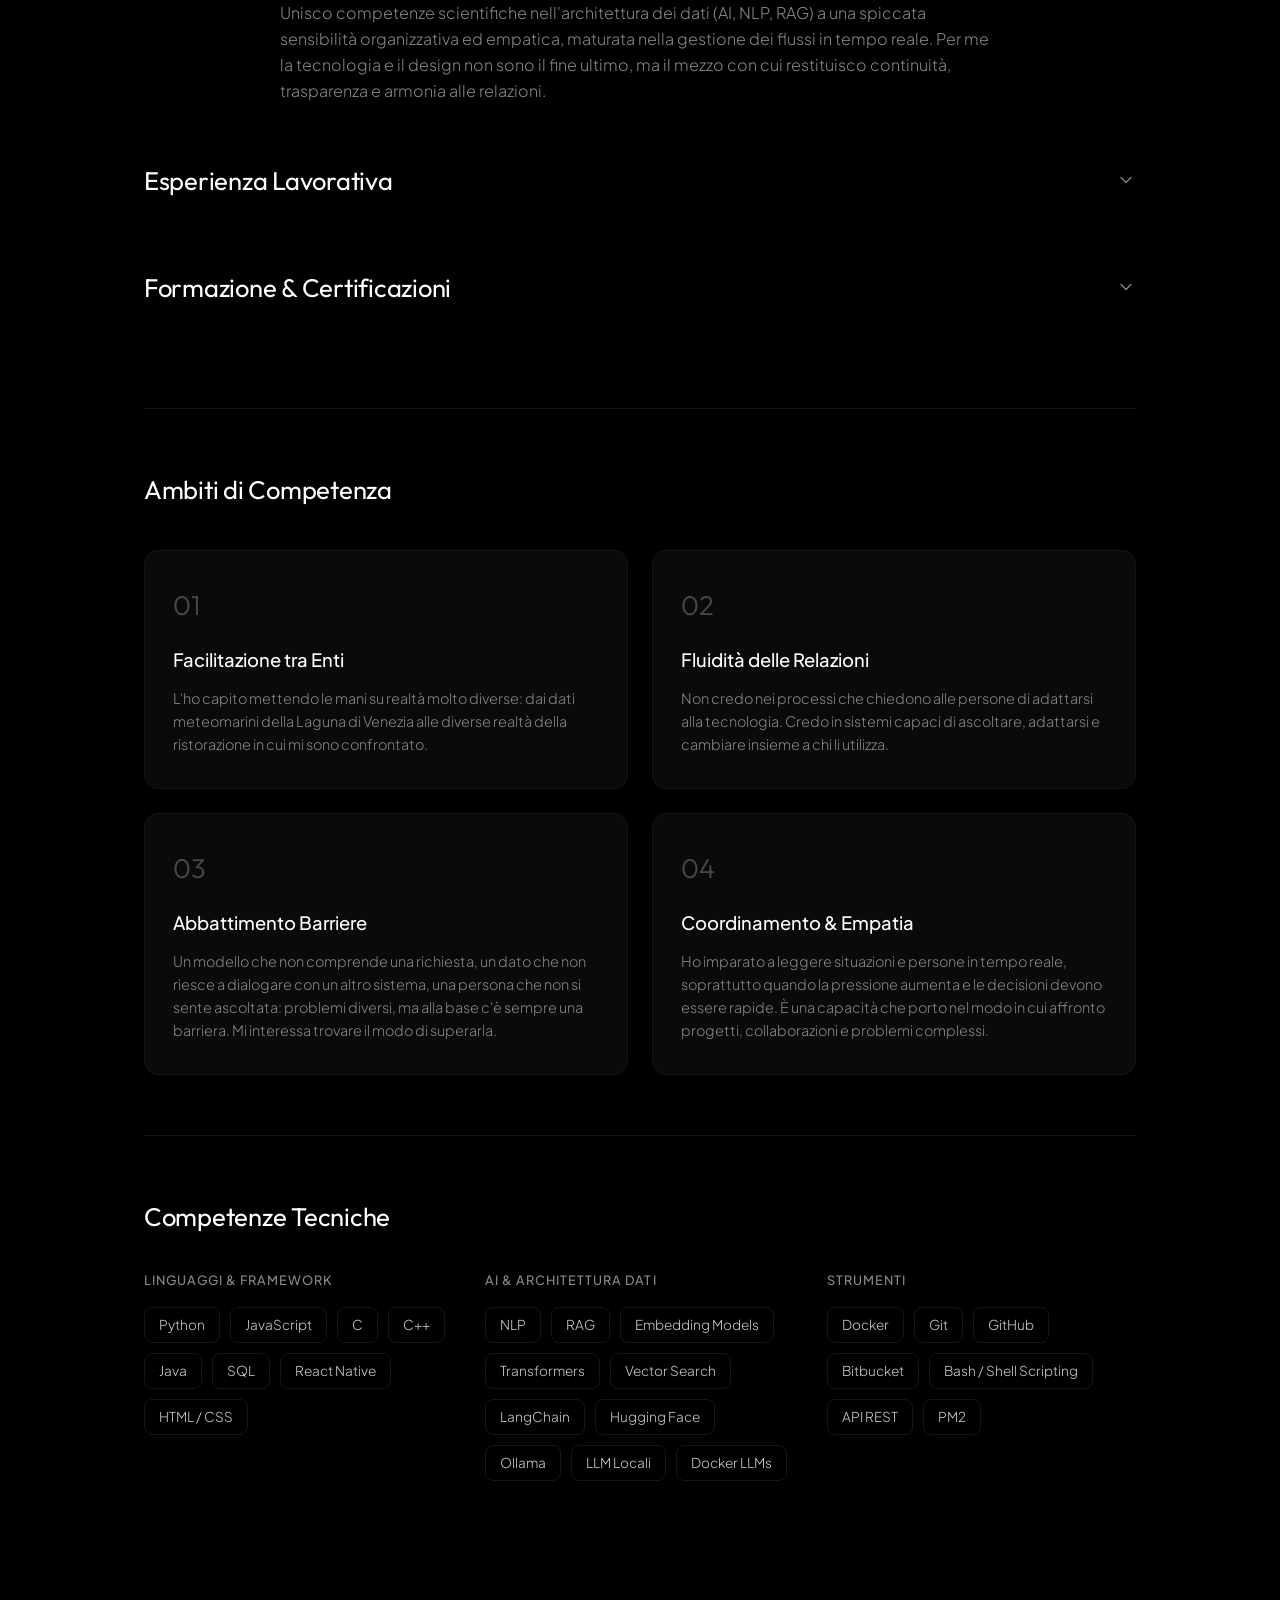
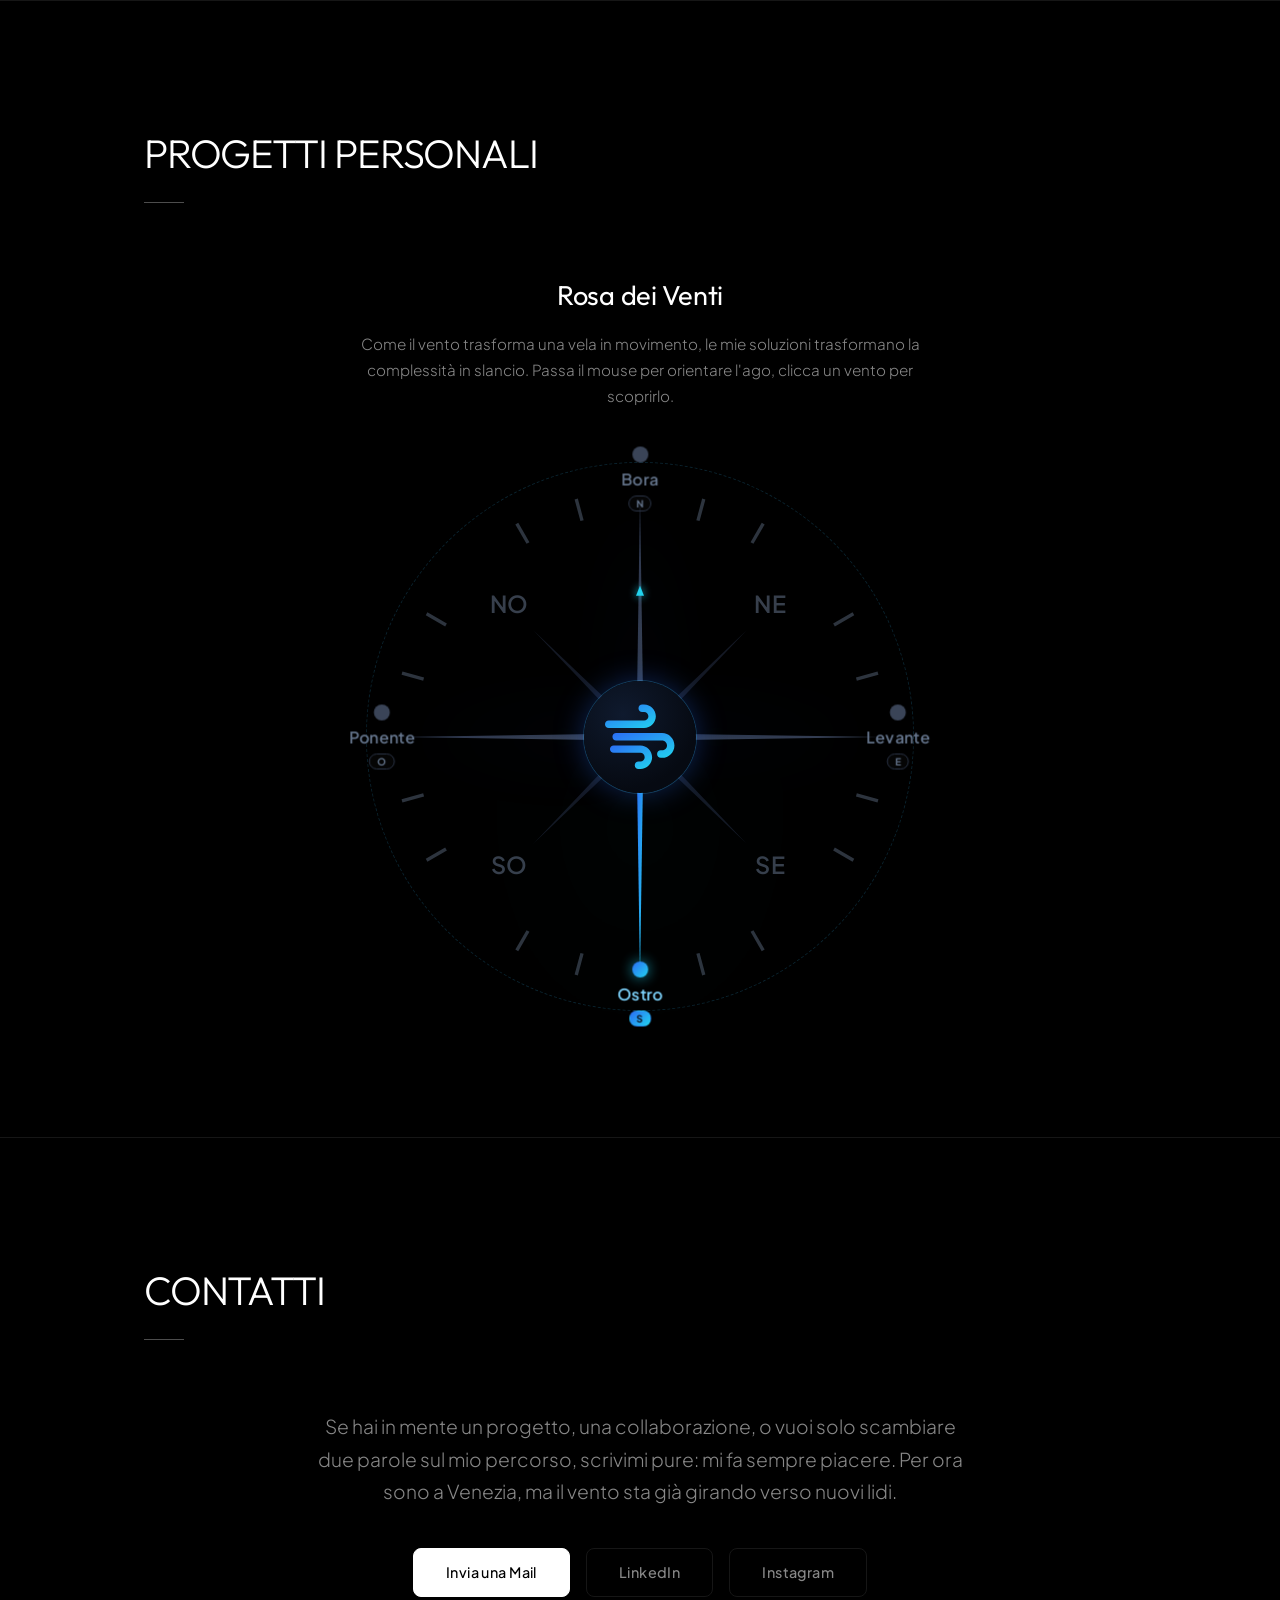
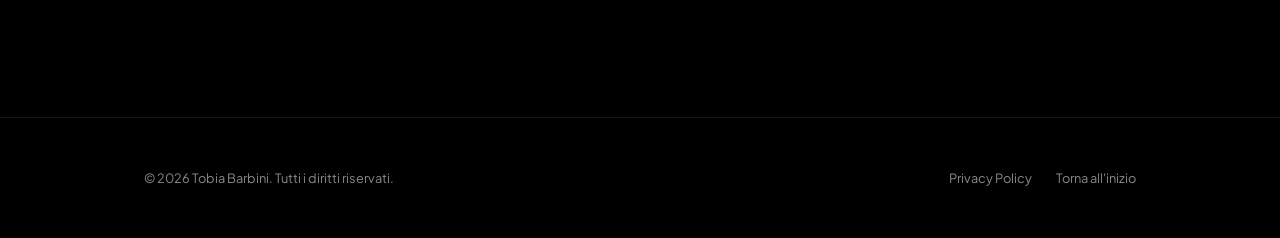
==== commit d225b0be: "ultimi fix pre pubblicazione" ====
--- a/index.html
+++ b/index.html
@@ -250,57 +250,82 @@
 
                 </div>
 
-                <!-- Focus Areas: one card visible at a time, swapped via a sliding
-                     transition instead of a static grid. -->
+                <!-- Focus Areas: static grid, one card per area. -->
                 <div class="focus-section">
                     <h3 class="focus-title reveal-item" data-i18n="focus.sectionTitle">Ambiti di Competenza</h3>
-                    <div class="focus-carousel reveal-item">
-                        <button class="focus-nav focus-nav-prev" type="button" id="focus-prev" aria-label="Precedente" data-i18n-aria="focus.prev">
-                            <svg viewBox="0 0 24 24" fill="none" stroke="currentColor" stroke-width="1.5" stroke-linecap="round" stroke-linejoin="round" aria-hidden="true">
-                                <polyline points="15 18 9 12 15 6"></polyline>
-                            </svg>
-                        </button>
-
-                        <div class="focus-viewport">
-                            <div class="focus-track" id="focus-track">
-                                <div class="focus-card focus-card--front">
-                                    <div class="focus-num">01</div>
-                                    <h4 data-i18n="focus.card1.title">Facilitazione tra Enti</h4>
-                                    <p data-i18n="focus.card1.desc">L'ho capito lavorando tanto sui dati meteomarini del MOSE quanto in sala in un ristorante di alto livello: il problema non è mai la tecnologia o le persone in sé, ma la distanza tra chi parla linguaggi diversi. Il mio compito è colmarla.</p>
-                                </div>
-
-                                <div class="focus-card focus-card--right">
-                                    <div class="focus-num">02</div>
-                                    <h4 data-i18n="focus.card2.title">Fluidità delle Relazioni</h4>
-                                    <p data-i18n="focus.card2.desc">Ho visto troppi processi rigidi rompersi proprio nel momento in cui contano di più, che fosse un'automazione o un servizio a un tavolo pieno. Preferisco costruire flussi che si adattano alle persone, non il contrario.</p>
-                                </div>
-
-                                <div class="focus-card focus-card--back">
-                                    <div class="focus-num">03</div>
-                                    <h4 data-i18n="focus.card3.title">Abbattimento Barriere</h4>
-                                    <p data-i18n="focus.card3.desc">Un modello che non capisce una domanda, un dato che non dialoga con un altro sistema, un cliente che non si sente ascoltato: per me sono la stessa incomunicabilità travestita diversamente. La affronto ovunque la trovi.</p>
-                                </div>
-
-                                <div class="focus-card focus-card--left">
-                                    <div class="focus-num">04</div>
-                                    <h4 data-i18n="focus.card4.title">Coordinamento & Empatia</h4>
-                                    <p data-i18n="focus.card4.desc">Anni passati a coordinare sale e cucine nei momenti di massima pressione mi hanno insegnato a leggere le persone in tempo reale. È la stessa lucidità che porto quando gestisco un progetto o una relazione complicata.</p>
-                                </div>
-                            </div>
-                        </div>
-
-                        <button class="focus-nav focus-nav-next" type="button" id="focus-next" aria-label="Successivo" data-i18n-aria="focus.next">
-                            <svg viewBox="0 0 24 24" fill="none" stroke="currentColor" stroke-width="1.5" stroke-linecap="round" stroke-linejoin="round" aria-hidden="true">
-                                <polyline points="9 18 15 12 9 6"></polyline>
-                            </svg>
-                        </button>
+                    <div class="focus-grid">
+                        <div class="focus-card reveal-item">
+                            <div class="focus-num">01</div>
+                            <h4 data-i18n="focus.card1.title">Facilitazione tra Enti</h4>
+                            <p data-i18n="focus.card1.desc">L'ho capito mettendo le mani su realtà molto diverse: dai dati meteomarini della Laguna di Venezia alle diverse realtà della ristorazione in cui mi sono confrontato.</p>
+                        </div>
+
+                        <div class="focus-card reveal-item">
+                            <div class="focus-num">02</div>
+                            <h4 data-i18n="focus.card2.title">Fluidità delle Relazioni</h4>
+                            <p data-i18n="focus.card2.desc">Non credo nei processi che chiedono alle persone di adattarsi alla tecnologia. Credo in sistemi capaci di ascoltare, adattarsi e cambiare insieme a chi li utilizza.</p>
+                        </div>
+
+                        <div class="focus-card reveal-item">
+                            <div class="focus-num">03</div>
+                            <h4 data-i18n="focus.card3.title">Abbattimento Barriere</h4>
+                            <p data-i18n="focus.card3.desc">Un modello che non comprende una richiesta, un dato che non riesce a dialogare con un altro sistema, una persona che non si sente ascoltata: problemi diversi, ma alla base c'è sempre una barriera. Mi interessa trovare il modo di superarla.</p>
+                        </div>
+
+                        <div class="focus-card reveal-item">
+                            <div class="focus-num">04</div>
+                            <h4 data-i18n="focus.card4.title">Coordinamento & Empatia</h4>
+                            <p data-i18n="focus.card4.desc">Ho imparato a leggere situazioni e persone in tempo reale, soprattutto quando la pressione aumenta e le decisioni devono essere rapide. È una capacità che porto nel modo in cui affronto progetti, collaborazioni e problemi complessi.</p>
+                        </div>
                     </div>
-
-                    <div class="focus-dots" id="focus-dots">
-                        <button class="focus-dot active" type="button" aria-label="1"></button>
-                        <button class="focus-dot" type="button" aria-label="2"></button>
-                        <button class="focus-dot" type="button" aria-label="3"></button>
-                        <button class="focus-dot" type="button" aria-label="4"></button>
+                </div>
+
+                <!-- Technical Skills: simple tag grid grouped by category. -->
+                <div class="skills-section">
+                    <h3 class="skills-title reveal-item" data-i18n="skills.sectionTitle">Competenze Tecniche</h3>
+                    <div class="skills-groups">
+                        <div class="skills-group reveal-item">
+                            <h4 data-i18n="skills.group1.title">Linguaggi & Framework</h4>
+                            <div class="skills-tags">
+                                <span>Python</span>
+                                <span>JavaScript</span>
+                                <span>C</span>
+                                <span>C++</span>
+                                <span>Java</span>
+                                <span>SQL</span>
+                                <span>React Native</span>
+                                <span>HTML / CSS</span>
+                            </div>
+                        </div>
+
+                        <div class="skills-group reveal-item">
+                            <h4 data-i18n="skills.group2.title">AI & Architettura Dati</h4>
+                            <div class="skills-tags">
+                                <span>NLP</span>
+                                <span>RAG</span>
+                                <span>Embedding Models</span>
+                                <span>Transformers</span>
+                                <span>Vector Search</span>
+                                <span>LangChain</span>
+                                <span>Hugging Face</span>
+                                <span>Ollama</span>
+                                <span>LLM Locali</span>
+                                <span>Docker LLMs</span>
+                            </div>
+                        </div>
+
+                        <div class="skills-group reveal-item">
+                            <h4 data-i18n="skills.group3.title">Strumenti</h4>
+                            <div class="skills-tags">
+                                <span>Docker</span>
+                                <span>Git</span>
+                                <span>GitHub</span>
+                                <span>Bitbucket</span>
+                                <span>Bash / Shell Scripting</span>
+                                <span>API REST</span>
+                                <span>PM2</span>
+                            </div>
+                        </div>
                     </div>
                 </div>
 
@@ -379,7 +404,7 @@
 
                 <div class="contact-simple reveal-item">
                     <p class="contact-lead" data-i18n="contact.lead">
-                        Se hai in mente un progetto, una collaborazione o semplicemente vuoi farmi delle domande sul mio percorso, puoi scrivermi direttamente. Sono basato a Venezia.
+                        Se hai in mente un progetto, una collaborazione, o vuoi solo scambiare due parole sul mio percorso, scrivimi pure: mi fa sempre piacere. Per ora sono a Venezia, ma il vento sta già girando verso nuovi lidi.
                     </p>
                     <div class="contact-buttons">
                         <a href="mailto:tobia.barbini@gmail.com" class="btn btn-primary" data-i18n="contact.emailBtn">Invia una Mail</a>
--- a/style.css
+++ b/style.css
@@ -820,112 +820,27 @@
     letter-spacing: -0.01em;
 }
 
-/* A 3D "wheel": 4 cards, 4 fixed slots (front / right / back / left) placed
-   in 3D space with perspective. Each card is assigned to a slot by its
-   distance from the active index — script.js just recomputes, on every
-   click, which of the 4 slot classes each card should have; the actual
-   animation is nothing more than the transform/opacity transition below
-   firing because the class (and so the computed transform) changed. Moving
-   "next" advances every card exactly one slot around the wheel (front→left,
-   right→front, back→right, left→back), which is what makes it read as one
-   wheel turning rather than a simple swap. No overflow:hidden here on
-   purpose — the whole point is that the side/back cards stay visible,
-   rotated away in the distance. */
-.focus-carousel {
-    display: flex;
-    align-items: center;
-    gap: 16px;
-}
-
-.focus-viewport {
-    flex: 1;
-    display: flex;
-    justify-content: center;
-    perspective: 1750px;
-}
-
-.focus-track {
-    position: relative;
-    width: 290px;
-    height: 490px;
-    transform-style: preserve-3d;
-}
-
-.focus-nav {
-    flex-shrink: 0;
-    width: 40px;
-    height: 40px;
-    display: flex;
-    align-items: center;
-    justify-content: center;
-    border: 1px solid var(--color-border);
-    border-radius: var(--radius-sm);
-    color: var(--color-text-muted);
-    cursor: pointer;
-    transition: var(--transition-fast);
-}
-
-.focus-nav:hover {
-    color: var(--color-text);
-    border-color: var(--color-border-hover);
-}
-
-.focus-nav svg {
-    width: 18px;
-    height: 18px;
-}
-
-/* Portrait card: taller than wide, on purpose. */
+/* Static grid: one card per area, no carousel mechanics. */
+.focus-grid {
+    display: grid;
+    grid-template-columns: repeat(2, 1fr);
+    gap: 24px;
+}
+
 .focus-card {
-    position: absolute;
-    top: 0;
-    left: 0;
-    width: 290px;
-    height: 490px;
-    box-sizing: border-box;
     border: 1px solid var(--color-border);
     border-radius: var(--radius-md);
-    padding: 38px 30px;
+    padding: 32px 28px;
     background: var(--color-surface);
-    display: flex;
-    flex-direction: column;
-    justify-content: center;
-    backface-visibility: hidden;
-    transition: transform 0.7s cubic-bezier(0.16, 1, 0.3, 1),
-                opacity 0.7s cubic-bezier(0.16, 1, 0.3, 1),
-                border-color 0.3s ease;
-}
-
-.focus-card--front {
-    transform: translate3d(0, 0, 0) rotateY(0deg) scale(1);
-    opacity: 1;
-    z-index: 4;
-    pointer-events: auto;
-}
-
-.focus-card--front:hover {
+    transition: transform 0.3s cubic-bezier(0.16, 1, 0.3, 1),
+                border-color 0.3s ease,
+                box-shadow 0.3s ease;
+}
+
+.focus-card:hover {
+    transform: translateY(-4px);
     border-color: var(--color-border-hover);
-}
-
-.focus-card--right {
-    transform: translate3d(190px, 0, -200px) rotateY(-48deg) scale(0.8);
-    opacity: 0.4;
-    z-index: 2;
-    pointer-events: none;
-}
-
-.focus-card--left {
-    transform: translate3d(-190px, 0, -200px) rotateY(48deg) scale(0.8);
-    opacity: 0.4;
-    z-index: 2;
-    pointer-events: none;
-}
-
-.focus-card--back {
-    transform: translate3d(0, 0, -350px) rotateY(180deg) scale(0.65);
-    opacity: 0.12;
-    z-index: 1;
-    pointer-events: none;
+    box-shadow: 0 14px 28px rgba(0, 0, 0, 0.35);
 }
 
 .focus-num {
@@ -933,45 +848,74 @@
     font-size: 1.7rem;
     font-weight: 300;
     color: var(--color-text-muted);
-    margin-bottom: 22px;
+    margin-bottom: 18px;
     opacity: 0.5;
 }
 
 .focus-card h4 {
     font-family: var(--font-sans);
-    font-size: 1.25rem;
+    font-size: 1.15rem;
     font-weight: 500;
     margin-bottom: 12px;
 }
 
 .focus-card p {
-    font-size: 0.95rem;
+    font-size: 0.9rem;
     color: var(--color-text-muted);
     font-weight: 300;
     line-height: 1.6;
 }
 
-.focus-dots {
-    display: flex;
-    justify-content: center;
-    gap: 8px;
-    margin-top: 24px;
-}
-
-.focus-dot {
-    width: 8px;
-    height: 8px;
-    padding: 0;
-    border: none;
-    border-radius: 50%;
-    background: var(--color-border-hover);
-    cursor: pointer;
-    transition: background-color 0.3s cubic-bezier(0.16, 1, 0.3, 1), transform 0.3s cubic-bezier(0.16, 1, 0.3, 1);
-}
-
-.focus-dot.active {
-    background: var(--color-text);
-    transform: scale(1.3);
+/* --- Technical Skills --- */
+.skills-section {
+    padding-top: 60px;
+    margin-top: 60px;
+    border-top: 1px solid var(--color-border);
+}
+
+.skills-title {
+    font-family: var(--font-display);
+    font-size: 1.6rem;
+    font-weight: 400;
+    margin-bottom: 32px;
+    letter-spacing: -0.01em;
+}
+
+.skills-groups {
+    display: grid;
+    grid-template-columns: repeat(3, 1fr);
+    gap: 32px;
+}
+
+.skills-group h4 {
+    font-family: var(--font-sans);
+    font-size: 0.8rem;
+    font-weight: 500;
+    text-transform: uppercase;
+    letter-spacing: 0.08em;
+    color: var(--color-text-muted);
+    margin-bottom: 16px;
+}
+
+.skills-tags {
+    display: flex;
+    flex-wrap: wrap;
+    gap: 10px;
+}
+
+.skills-tags span {
+    font-size: 0.85rem;
+    font-weight: 300;
+    color: var(--color-text-light);
+    border: 1px solid var(--color-border);
+    border-radius: var(--radius-sm);
+    padding: 6px 14px;
+    transition: var(--transition-fast);
+}
+
+.skills-tags span:hover {
+    color: var(--color-text);
+    border-color: var(--color-border-hover);
 }
 
 /* --- Projects Section --- */
@@ -2038,37 +1982,17 @@
         grid-template-columns: 1fr;
     }
     
-    .focus-carousel {
-        gap: 10px;
-    }
-
-    .focus-nav {
-        width: 34px;
-        height: 34px;
-    }
-
-    /* Smaller wheel, and the side/back cards pull in closer with less
-       rotation so they don't spill into the nav buttons on a narrow screen. */
-    .focus-track,
-    .focus-card {
-        width: 220px;
-        height: 385px;
+    .focus-grid {
+        grid-template-columns: 1fr;
     }
 
     .focus-card {
         padding: 28px 22px;
     }
 
-    .focus-card--right {
-        transform: translate3d(105px, 0, -125px) rotateY(-42deg) scale(0.78);
-    }
-
-    .focus-card--left {
-        transform: translate3d(-105px, 0, -125px) rotateY(42deg) scale(0.78);
-    }
-
-    .focus-card--back {
-        transform: translate3d(0, 0, -230px) rotateY(180deg) scale(0.6);
+    .skills-groups {
+        grid-template-columns: 1fr;
+        gap: 28px;
     }
 
     .journey-item {
@@ -2131,7 +2055,6 @@
     .modal-wrapper,
     .project-card,
     .focus-card,
-    .focus-dot,
     .btn,
     .logo,
     .spec-card,
